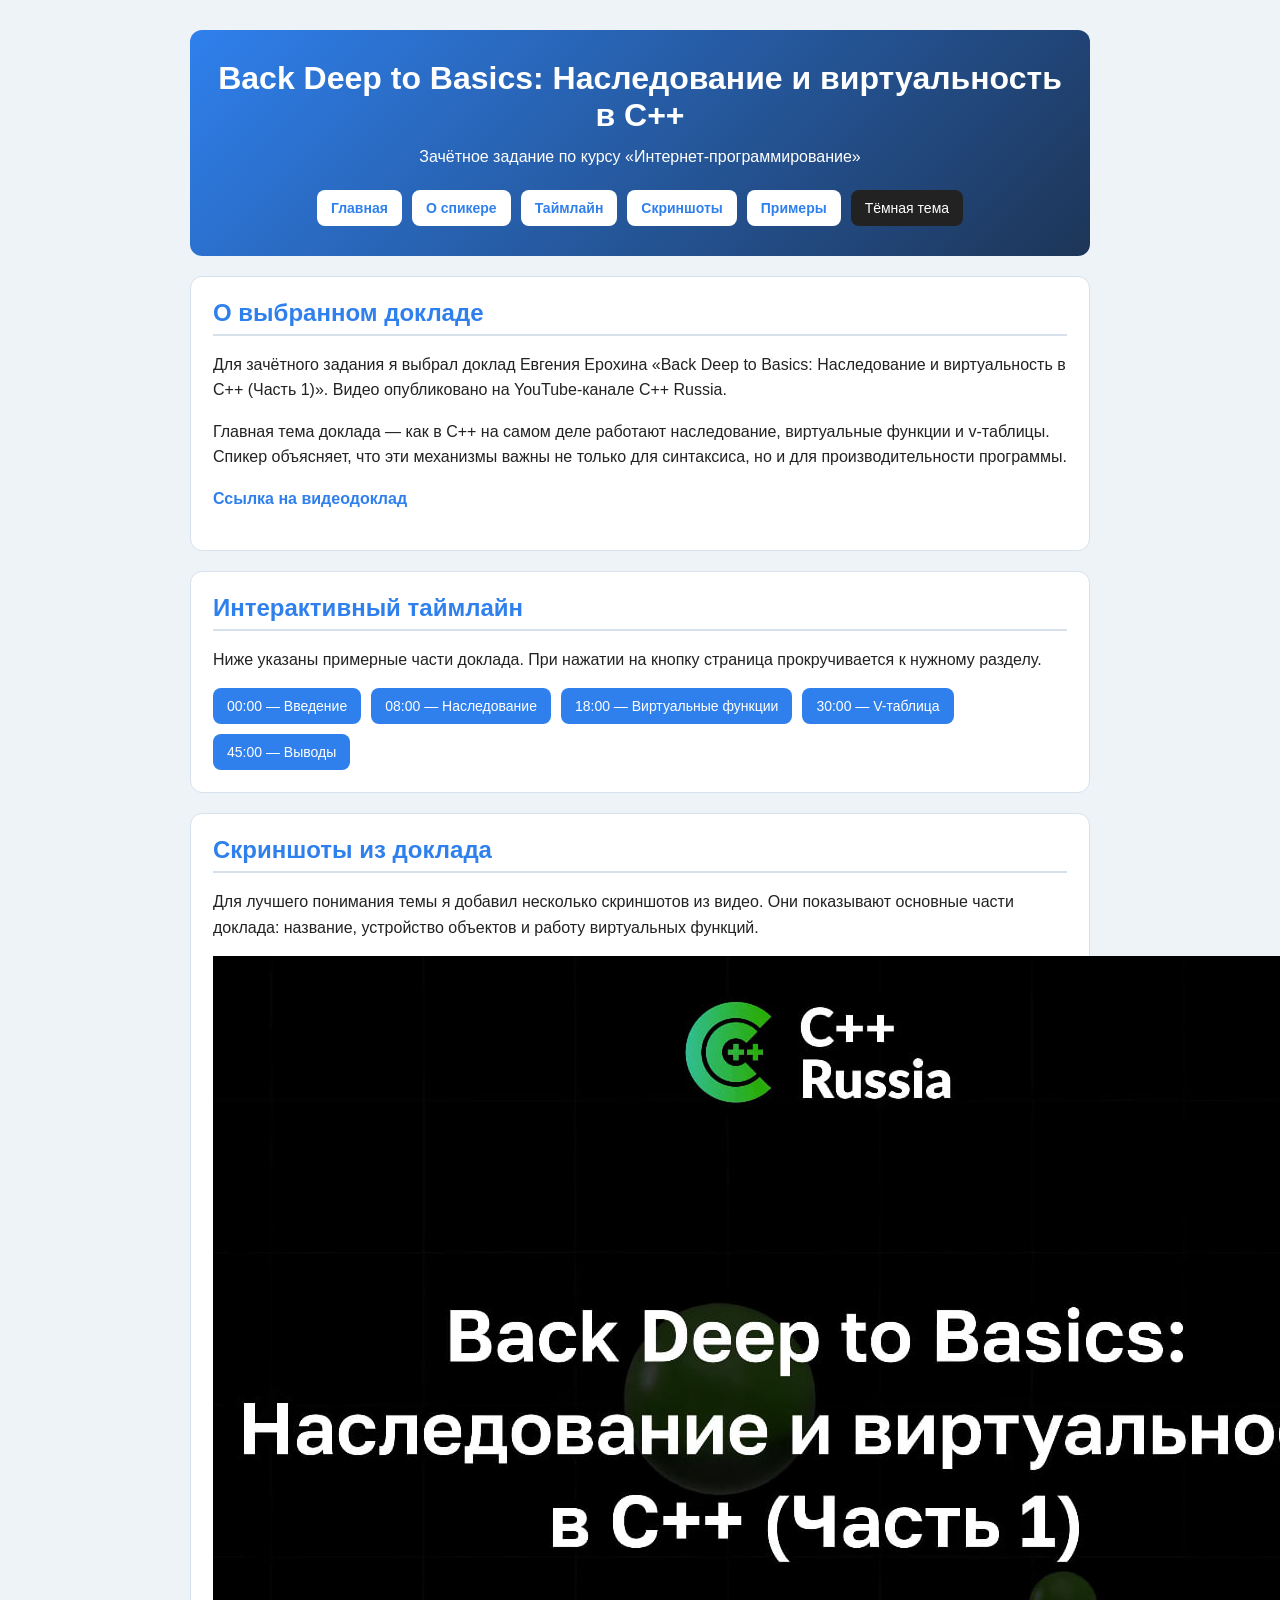
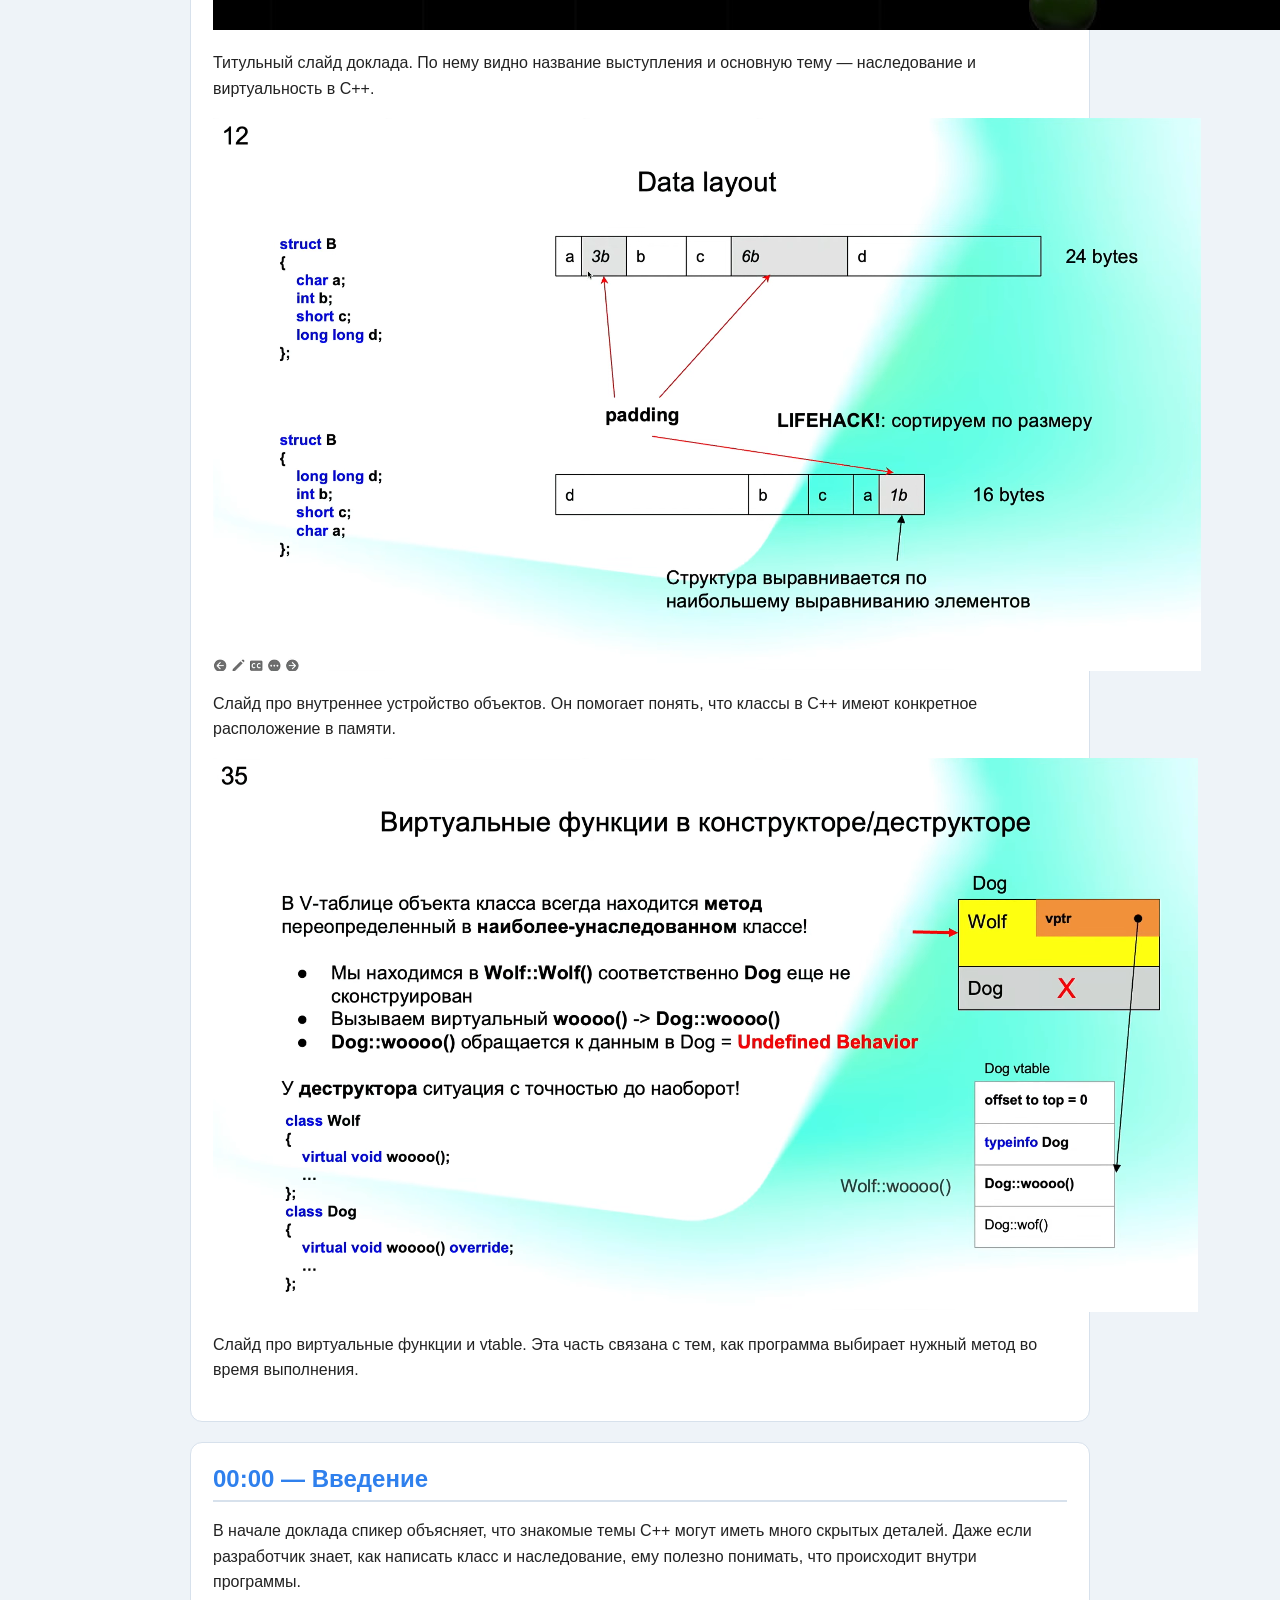
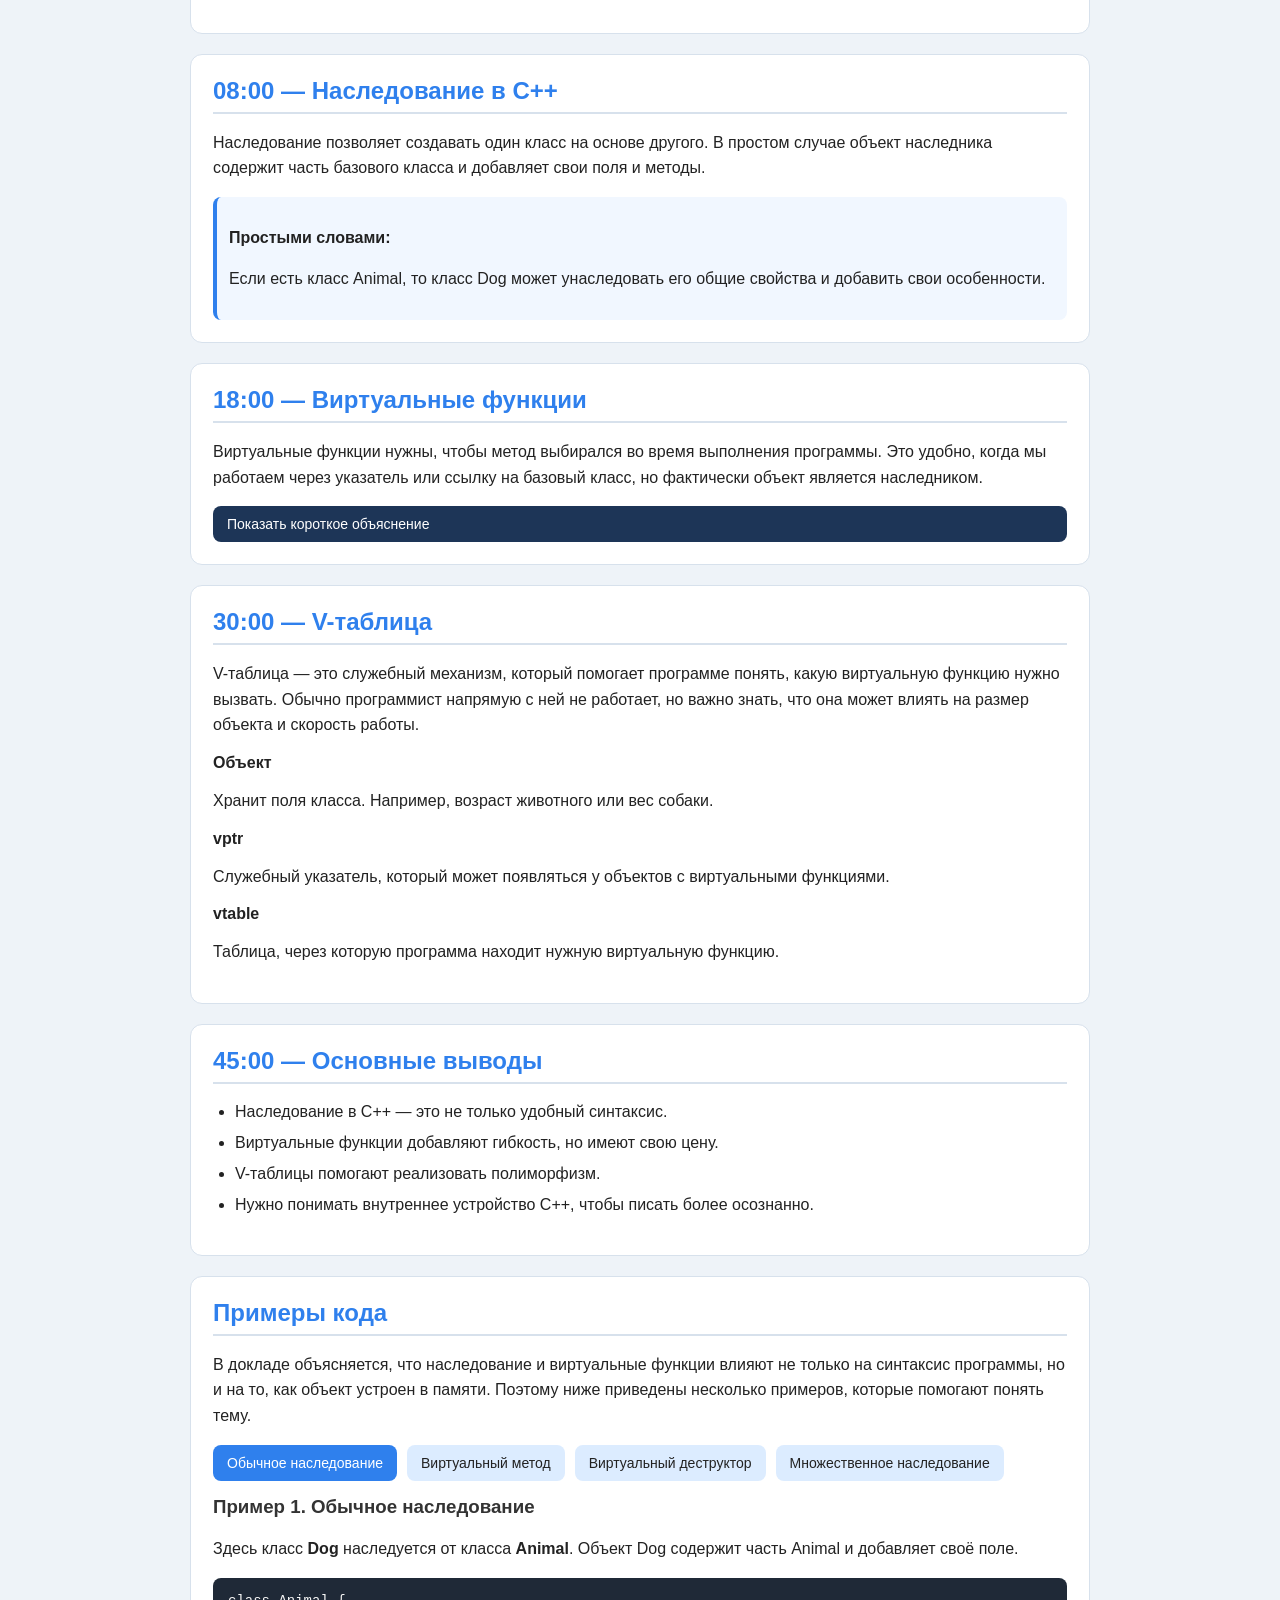
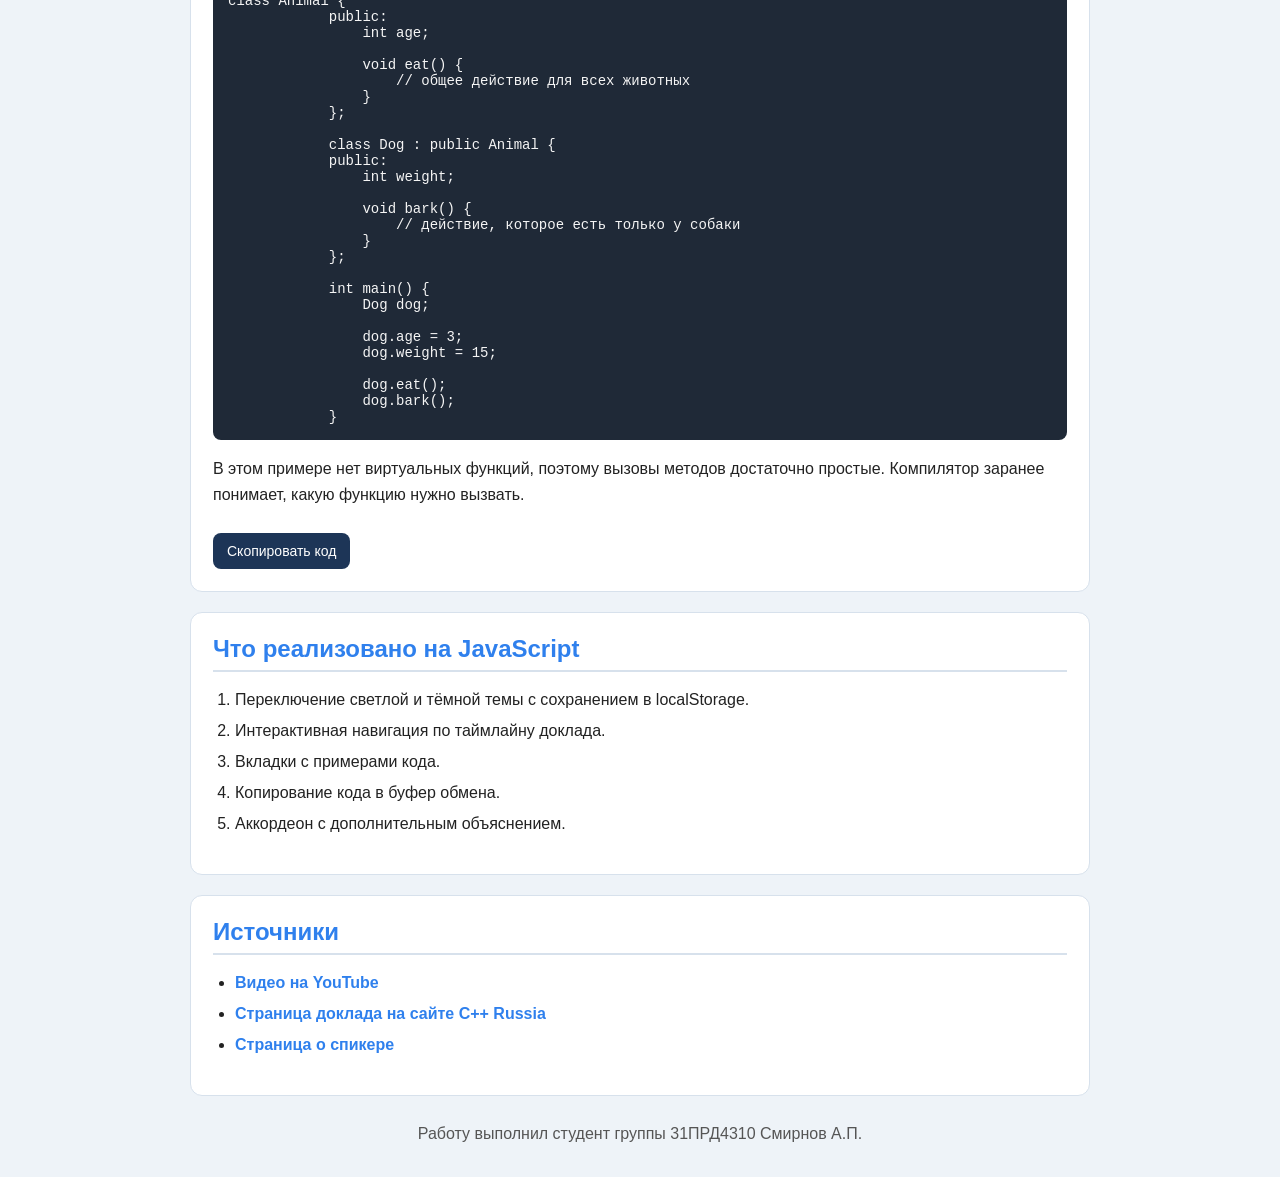
==== cpp-final.html @ 2c5b859c "Update image paths to use relative URLs" ====
<!DOCTYPE html>
<html lang="ru">
<head>
    <meta charset="UTF-8">
    <meta name="viewport" content="width=device-width, initial-scale=1.0">
    <title>Зачётное задание по докладу C++</title>
    <link rel="stylesheet" href="css/styles.css">
    <link rel="stylesheet" href="css/cpp-final.css">
</head>
<body class="cpp-page">

    <div class="container">
        <header class="cpp-header">
            <h1>Back Deep to Basics: Наследование и виртуальность в C++</h1>
            <p>Зачётное задание по курсу «Интернет-программирование»</p>

            <nav class="cpp-nav">
                <a href="index.html">Главная</a>
                <a href="cpp-speaker.html">О спикере</a>
                <a href="#timeline">Таймлайн</a>
                <a href="#screenshots">Скриншоты</a>
                <a href="#examples">Примеры</a>
                <button class="theme-button" id="themeButton">Тёмная тема</button>
            </nav>
        </header>

        <main>
            <section id="intro">
                <h2>О выбранном докладе</h2>
                <p>
                    Для зачётного задания я выбрал доклад Евгения Ерохина
                    «Back Deep to Basics: Наследование и виртуальность в C++ (Часть 1)».
                    Видео опубликовано на YouTube-канале C++ Russia.
                </p>

                <p>
                    Главная тема доклада — как в C++ на самом деле работают наследование,
                    виртуальные функции и v-таблицы. Спикер объясняет, что эти механизмы
                    важны не только для синтаксиса, но и для производительности программы.
                </p>

                <p>
                    <a href="https://youtu.be/VtC1uXyo7OU?si=2Rfj3gmJlf2Jom6d" target="_blank">
                        Ссылка на видеодоклад
                    </a>
                </p>
            </section>

            <section id="timeline">
                <h2>Интерактивный таймлайн</h2>
                <p>
                    Ниже указаны примерные части доклада. При нажатии на кнопку страница
                    прокручивается к нужному разделу.
                </p>

                <div class="timeline-buttons">
                    <button class="timeline-button" data-target="part-1">00:00 — Введение</button>
                    <button class="timeline-button" data-target="part-2">08:00 — Наследование</button>
                    <button class="timeline-button" data-target="part-3">18:00 — Виртуальные функции</button>
                    <button class="timeline-button" data-target="part-4">30:00 — V-таблица</button>
                    <button class="timeline-button" data-target="part-5">45:00 — Выводы</button>
                </div>
            </section>

            <section id="screenshots">
                <h2>Скриншоты из доклада</h2>
                <p>
                    Для лучшего понимания темы я добавил несколько скриншотов из видео.
                    Они показывают основные части доклада: название, устройство объектов
                    и работу виртуальных функций.
                </p>
            
                <div class="screenshot-grid">
                    <article class="screenshot-card">
                        <img src="./img/cpp-screen-1.jpg" alt="Титульный слайд доклада">
                        <p>
                            Титульный слайд доклада. По нему видно название выступления
                            и основную тему — наследование и виртуальность в C++.
                        </p>
                    </article>
            
                    <article class="screenshot-card">
                        <img src="./img/cpp-screen-2.jpg" alt="Слайд про расположение объектов в памяти">
                        <p>
                            Слайд про внутреннее устройство объектов. Он помогает понять,
                            что классы в C++ имеют конкретное расположение в памяти.
                        </p>
                    </article>
            
                    <article class="screenshot-card">
                        <img src="./img/cpp-screen-3.jpg" alt="Слайд про виртуальные функции и vtable">
                        <p>
                            Слайд про виртуальные функции и vtable. Эта часть связана
                            с тем, как программа выбирает нужный метод во время выполнения.
                        </p>
                    </article>
                </div>
            </section>
            
            <section id="part-1">
                <h2>00:00 — Введение</h2>
                <p>
                    В начале доклада спикер объясняет, что знакомые темы C++ могут иметь
                    много скрытых деталей. Даже если разработчик знает, как написать класс
                    и наследование, ему полезно понимать, что происходит внутри программы.
                </p>
            </section>

            <section id="part-2">
                <h2>08:00 — Наследование в C++</h2>
                <p>
                    Наследование позволяет создавать один класс на основе другого.
                    В простом случае объект наследника содержит часть базового класса
                    и добавляет свои поля и методы.
                </p>

                <div class="simple-box">
                    <p><strong>Простыми словами:</strong></p>
                    <p>
                        Если есть класс Animal, то класс Dog может унаследовать его общие свойства
                        и добавить свои особенности.
                    </p>
                </div>
            </section>

            <section id="part-3">
                <h2>18:00 — Виртуальные функции</h2>
                <p>
                    Виртуальные функции нужны, чтобы метод выбирался во время выполнения программы.
                    Это удобно, когда мы работаем через указатель или ссылку на базовый класс,
                    но фактически объект является наследником.
                </p>

                <button class="accordion-button">Показать короткое объяснение</button>
                <div class="accordion-content">
                    <p>
                        Без виртуальной функции может вызваться метод базового класса.
                        С виртуальной функцией C++ сможет выбрать правильный метод наследника.
                    </p>
                </div>
            </section>

            <section id="part-4">
                <h2>30:00 — V-таблица</h2>
                <p>
                    V-таблица — это служебный механизм, который помогает программе понять,
                    какую виртуальную функцию нужно вызвать. Обычно программист напрямую
                    с ней не работает, но важно знать, что она может влиять на размер объекта
                    и скорость работы.
                </p>
                <div class="memory-schema">
                    <div class="memory-item">
                        <strong>Объект</strong>
                        <p>
                            Хранит поля класса. Например, возраст животного или вес собаки.
                        </p>
                    </div>
                
                    <div class="memory-item">
                        <strong>vptr</strong>
                        <p>
                            Служебный указатель, который может появляться у объектов
                            с виртуальными функциями.
                        </p>
                    </div>
                
                    <div class="memory-item">
                        <strong>vtable</strong>
                        <p>
                            Таблица, через которую программа находит нужную виртуальную функцию.
                        </p>
                    </div>
                </div>  
            </section>

            <section id="part-5">
                <h2>45:00 — Основные выводы</h2>
                <ul>
                    <li>Наследование в C++ — это не только удобный синтаксис.</li>
                    <li>Виртуальные функции добавляют гибкость, но имеют свою цену.</li>
                    <li>V-таблицы помогают реализовать полиморфизм.</li>
                    <li>Нужно понимать внутреннее устройство C++, чтобы писать более осознанно.</li>
                </ul>
            </section>

            <section id="examples">
                <h2>Примеры кода</h2>
                <p>
                    В докладе объясняется, что наследование и виртуальные функции влияют
                    не только на синтаксис программы, но и на то, как объект устроен в памяти.
                    Поэтому ниже приведены несколько примеров, которые помогают понять тему.
                </p>
            
                <div class="tabs">
                    <button class="tab-button active" data-tab="tab-1">Обычное наследование</button>
                    <button class="tab-button" data-tab="tab-2">Виртуальный метод</button>
                    <button class="tab-button" data-tab="tab-3">Виртуальный деструктор</button>
                    <button class="tab-button" data-tab="tab-4">Множественное наследование</button>
                </div>
            
                <article class="tab-content active" id="tab-1">
                    <h3>Пример 1. Обычное наследование</h3>
            
                    <div class="code-note">
                        <p>
                            Здесь класс <strong>Dog</strong> наследуется от класса <strong>Animal</strong>.
                            Объект Dog содержит часть Animal и добавляет своё поле.
                        </p>
                    </div>
            
                    <pre><code>class Animal {
            public:
                int age;
            
                void eat() {
                    // общее действие для всех животных
                }
            };
            
            class Dog : public Animal {
            public:
                int weight;
            
                void bark() {
                    // действие, которое есть только у собаки
                }
            };
            
            int main() {
                Dog dog;
            
                dog.age = 3;
                dog.weight = 15;
            
                dog.eat();
                dog.bark();
            }</code></pre>
            
                    <p>
                        В этом примере нет виртуальных функций, поэтому вызовы методов достаточно простые.
                        Компилятор заранее понимает, какую функцию нужно вызвать.
                    </p>
            
                    <button class="copy-button">Скопировать код</button>
                </article>
            
                <article class="tab-content" id="tab-2">
                    <h3>Пример 2. Виртуальный метод</h3>
            
                    <div class="code-note">
                        <p>
                            Виртуальная функция нужна для полиморфизма. Это значит, что программа
                            может вызвать метод наследника через указатель на базовый класс.
                        </p>
                    </div>
            
                    <pre><code>#include &lt;iostream&gt;
            
            class Animal {
            public:
                virtual void sound() {
                    std::cout &lt;&lt; "Some animal sound" &lt;&lt; std::endl;
                }
            };
            
            class Dog : public Animal {
            public:
                void sound() override {
                    std::cout &lt;&lt; "Bark" &lt;&lt; std::endl;
                }
            };
            
            int main() {
                Dog dog;
                Animal* animal = &dog;
            
                animal-&gt;sound();
            }</code></pre>
            
                    <p>
                        Хотя переменная имеет тип <strong>Animal*</strong>, фактически она указывает
                        на объект <strong>Dog</strong>. Благодаря слову <strong>virtual</strong>
                        будет вызван метод <strong>Dog::sound</strong>.
                    </p>
            
                    <button class="copy-button">Скопировать код</button>
                </article>

                <article class="tab-content" id="tab-3">
                    <h3>Пример 3. Виртуальный деструктор</h3>
            
                    <div class="code-note">
                        <p>
                            Если объект наследника удаляется через указатель на базовый класс,
                            у базового класса должен быть виртуальный деструктор.
                        </p>
                </div>

                    <pre><code>#include &lt;iostream&gt;

            class Animal {
            public:
                virtual ~Animal() {
                    std::cout &lt;&lt; "Animal destroyed" &lt;&lt; std::endl;
                }
            };

            class Dog : public Animal {
            public:
                ~Dog() override {
                    std::cout &lt;&lt; "Dog destroyed" &lt;&lt; std::endl;
                }
            };

            int main() {
                Animal* animal = new Dog();

                delete animal;
            }</code></pre>

                    <p>
                        Если убрать <strong>virtual</strong> у деструктора базового класса,
                        при удалении объекта может возникнуть ошибка логики: деструктор наследника
                        может не вызваться корректно.
                    </p>

                    <button class="copy-button">Скопировать код</button>
                </article>

                <article class="tab-content" id="tab-4">
                    <h3>Пример 4. Множественное наследование</h3>

                    <div class="code-note">
                        <p>
                            Множественное наследование сложнее обычного, потому что объект может
                            содержать сразу несколько базовых частей.
                        </p>
                    </div>

                    <pre><code>class Printer {
            public:
                virtual void print() {
                    // печать документа
                }
            };

            class Scanner {
            public:
                virtual void scan() {
                    // сканирование документа
                }
            };

            class MFP : public Printer, public Scanner {
            public:
                void print() override {
                    // печать на МФУ
                }

                void scan() override {
                    // сканирование на МФУ
                }
            };</code></pre>

                    <p>
                        Такой код может быть удобным, но внутреннее устройство объекта становится сложнее.
                        Именно поэтому в докладе уделяется внимание тому, как классы располагаются в памяти.
                    </p>

                    <button class="copy-button">Скопировать код</button>
                </article>
            </section>

            <section>
                <h2>Что реализовано на JavaScript</h2>
                <ol>
                    <li>Переключение светлой и тёмной темы с сохранением в localStorage.</li>
                    <li>Интерактивная навигация по таймлайну доклада.</li>
                    <li>Вкладки с примерами кода.</li>
                    <li>Копирование кода в буфер обмена.</li>
                    <li>Аккордеон с дополнительным объяснением.</li>
                </ol>
            </section>

            <section>
                <h2>Источники</h2>
                <ul>
                    <li>
                        <a href="https://youtu.be/VtC1uXyo7OU?si=2Rfj3gmJlf2Jom6d" target="_blank">
                            Видео на YouTube
                        </a>
                    </li>
                    <li>
                        <a href="https://cppconf.ru/archive/2023/talks/f8bbe725bdd547389c57ebad08b95fe8/" target="_blank">
                            Страница доклада на сайте C++ Russia
                        </a>
                    </li>
                    <li>
                        <a href="cpp-speaker.html">
                            Страница о спикере
                        </a>
                    </li>
                </ul>
            </section>
        </main>

        <footer class="cpp-footer">
            <p>Работу выполнил студент группы 31ПРД4310 Смирнов А.П.</p>
        </footer>
    </div>

    <script src="js/cpp-final.js"></script>
</body>
</html>
---- css/styles.css ----
body {
    margin: 0;
    font-family: Arial, sans-serif;
    background-color: #eef3f8;
    color: #222;
}

.container {
    width: 90%;
    max-width: 900px;
    margin: 30px auto;
}

header {
    background-color: #2f80ed;
    color: white;
    text-align: center;
    padding: 30px 20px;
    border-radius: 12px;
    margin-bottom: 20px;
}

header h1 {
    margin-bottom: 10px;
}

header p {
    margin: 0;
}

section {
    background-color: white;
    padding: 22px;
    margin-bottom: 20px;
    border-radius: 12px;
    border: 1px solid #d7e1ec;
}

h1, h2, h3 {
    margin-top: 0;
}

h2 {
    color: #2f80ed;
    border-bottom: 2px solid #d7e1ec;
    padding-bottom: 7px;
    margin-bottom: 12px;
}

h3 {
    color: #333;
}

p {
    line-height: 1.6;
}

a {
    color: #2f80ed;
    text-decoration: none;
    font-weight: bold;
}

a:hover {
    text-decoration: underline;
}

.photo {
    width: 200px;
    max-width: 100%;
    display: block;
    margin: 15px auto;
    border-radius: 10px;
}

ul, ol {
    padding-left: 22px;
}

li {
    margin-bottom: 7px;
    line-height: 1.5;
}

@media (max-width: 600px) {
    .container {
        width: 94%;
        margin: 15px auto;
    }

    header {
        padding: 22px 12px;
    }

    section {
        padding: 16px;
    }

    .photo {
        width: 150px;
    }
}

.page-link {
    display: inline-block;
    margin-bottom: 15px;
}

.btn {
    background-color: #2f80ed;
    color: white;
    border: none;
    border-radius: 8px;
    padding: 10px 14px;
    cursor: pointer;
    font-family: Arial, sans-serif;
    font-size: 14px;
}

.btn:hover {
    background-color: #1d65c1;
}

.btn:disabled {
    background-color: #9abce8;
    cursor: not-allowed;
}

.btn-light {
    background-color: #eef3f8;
    color: #2f80ed;
    border: 1px solid #2f80ed;
}

.btn-light:hover {
    background-color: #d7e9ff;
}

.text-input {
    padding: 10px;
    border: 1px solid #b8c7d8;
    border-radius: 8px;
    font-size: 14px;
    min-width: 220px;
}

.controls {
    display: flex;
    gap: 10px;
    flex-wrap: wrap;
    justify-content: center;
    margin: 15px 0;
}

.result-box {
    background-color: #f1f7ff;
    border-left: 4px solid #2f80ed;
    border-radius: 8px;
    padding: 12px;
    margin-top: 15px;
}

.data-table {
    width: 100%;
    border-collapse: collapse;
    margin-top: 15px;
}

.data-table th,
.data-table td {
    border: 1px solid #d7e1ec;
    padding: 10px;
    text-align: center;
}

.data-table th {
    background-color: #eef3f8;
}

/* Аккордеон */

.accordion-button {
    width: 100%;
    background-color: #eef3f8;
    color: #222;
    border: 1px solid #d7e1ec;
    border-radius: 8px;
    padding: 12px;
    margin-top: 8px;
    cursor: pointer;
    text-align: left;
    font-size: 16px;
}

.accordion-button:hover {
    background-color: #d7e9ff;
}

.accordion-panel {
    display: none;
    padding: 12px;
    background-color: #f8fbff;
    border: 1px solid #d7e1ec;
    border-radius: 8px;
    margin-top: 5px;
}

.accordion-panel.is-open {
    display: block;
}

/* Виселица */

.hearts {
    font-size: 24px;
    color: red;
    margin: 10px 0;
}

.word {
    margin: 20px 0;
}

.word-letter {
    display: inline-block;
    min-width: 28px;
    margin: 5px;
    padding-bottom: 5px;
    border-bottom: 2px solid #2f80ed;
    font-size: 26px;
    font-weight: bold;
}

.letters {
    display: flex;
    flex-wrap: wrap;
    justify-content: center;
    gap: 8px;
    margin-top: 15px;
}

.letter-button {
    width: 38px;
    height: 38px;
    border: 1px solid #2f80ed;
    background-color: white;
    color: #2f80ed;
    border-radius: 8px;
    cursor: pointer;
    font-weight: bold;
}

.letter-button:hover {
    background-color: #eef3f8;
}

.letter-button:disabled {
    background-color: #d7e1ec;
    color: #777;
    cursor: not-allowed;
}

/* События */

.event-buttons {
    display: flex;
    gap: 10px;
    justify-content: center;
    flex-wrap: wrap;
}

.event-button {
    background-color: #eef3f8;
    color: #2f80ed;
    border: 1px solid #2f80ed;
    border-radius: 8px;
    padding: 12px 18px;
    cursor: pointer;
}

.event-button:hover {
    background-color: #d7e9ff;
}

.log-box {
    background-color: #1f2937;
    color: white;
    padding: 12px;
    border-radius: 8px;
    margin-top: 15px;
    text-align: left;
    white-space: pre-wrap;
    overflow-x: auto;
    font-family: Consolas, monospace;
}

.star-button {
    background: none;
    border: none;
    color: #b8c7d8;
    font-size: 34px;
    cursor: pointer;
}

.star-button.selected {
    color: orange;
}

.mouse-box {
    width: 100%;
    max-width: 400px;
    height: 220px;
    border: 2px dashed #2f80ed;
    border-radius: 12px;
    margin: 15px auto;
    background-color: #f8fbff;
    display: flex;
    align-items: center;
    justify-content: center;
}

.mouse-box.mouse-active {
    background-color: #d7e9ff;
}

/* Игра на реакцию */

.reaction-field {
    width: 100%;
    max-width: 500px;
    height: 350px;
    border: 2px solid #d7e1ec;
    border-radius: 12px;
    margin: 15px auto;
    position: relative;
    overflow: hidden;
    background-color: #f8fbff;
}

.reaction-target {
    width: 55px;
    height: 55px;
    border-radius: 50%;
    border: none;
    background-color: #eb5757;
    position: absolute;
    display: none;
    cursor: pointer;
}

.reaction-target:hover {
    background-color: #c0392b;
}

@media (max-width: 600px) {
    .controls {
        flex-direction: column;
    }

    .btn,
    .text-input {
        width: 100%;
        box-sizing: border-box;
    }

    .reaction-field {
        height: 300px;
    }
}


.page-link {
    display: inline-block;
    margin-bottom: 15px;
    font-weight: bold;
}

.btn {
    background-color: #2f80ed;
    color: white;
    border: none;
    border-radius: 8px;
    padding: 10px 14px;
    cursor: pointer;
    font-family: Arial, sans-serif;
    font-size: 14px;
}

.btn:hover {
    background-color: #1d65c1;
}

.btn:disabled {
    background-color: #9abce8;
    cursor: not-allowed;
}

.btn-light {
    background-color: #eef3f8;
    color: #2f80ed;
    border: 1px solid #2f80ed;
}

.btn-light:hover {
    background-color: #d7e9ff;
}

.text-input {
    padding: 10px;
    border: 1px solid #b8c7d8;
    border-radius: 8px;
    font-size: 14px;
    min-width: 220px;
}

.controls {
    display: flex;
    gap: 10px;
    flex-wrap: wrap;
    justify-content: center;
    margin: 15px 0;
}

.result-box {
    background-color: #f1f7ff;
    border-left: 4px solid #2f80ed;
    border-radius: 8px;
    padding: 12px;
    margin-top: 15px;
}

/* Аккордеон */

.accordion-button {
    width: 100%;
    display: block;
    background-color: #eef3f8;
    color: #222;
    border: 1px solid #d7e1ec;
    border-radius: 8px;
    padding: 12px;
    margin-top: 8px;
    cursor: pointer;
    text-align: left;
    font-size: 16px;
}

.accordion-button:hover {
    background-color: #d7e9ff;
}

.accordion-panel {
    max-height: 0;
    overflow: hidden;
    background-color: #f8fbff;
    border: 1px solid transparent;
    border-radius: 8px;
    margin-top: 5px;
    transition: max-height 0.3s ease, padding 0.3s ease, border-color 0.3s ease;
    padding: 0 12px;
}

.accordion-panel.is-open {
    max-height: 120px;
    padding: 12px;
    border-color: #d7e1ec;
}

/* Таблица */

.data-table {
    width: 100%;
    border-collapse: collapse;
    margin-top: 15px;
}

.data-table th,
.data-table td {
    border: 1px solid #d7e1ec;
    padding: 10px;
    text-align: center;
}

.data-table th {
    background-color: #eef3f8;
}

/* Виселица */

.hearts {
    font-size: 24px;
    color: red;
    margin: 10px 0;
}

.word {
    margin: 20px 0;
}

.word-letter {
    display: inline-block;
    min-width: 28px;
    margin: 5px;
    padding-bottom: 5px;
    border-bottom: 2px solid #2f80ed;
    font-size: 26px;
    font-weight: bold;
}

.letters {
    display: flex;
    flex-wrap: wrap;
    justify-content: center;
    gap: 8px;
    margin-top: 15px;
}

.letter-button {
    width: 38px;
    height: 38px;
    border: 1px solid #2f80ed;
    background-color: white;
    color: #2f80ed;
    border-radius: 8px;
    cursor: pointer;
    font-weight: bold;
}

.letter-button:hover {
    background-color: #eef3f8;
}

.letter-button:disabled {
    background-color: #d7e1ec;
    color: #777;
    cursor: not-allowed;
}

/* Просмотр событий */

.event-buttons {
    display: flex;
    gap: 10px;
    justify-content: center;
    flex-wrap: wrap;
}

.event-button {
    background-color: #eef3f8;
    color: #2f80ed;
    border: 1px solid #2f80ed;
    border-radius: 8px;
    padding: 12px 18px;
    cursor: pointer;
}

.event-button:hover {
    background-color: #d7e9ff;
}

.log-box {
    background-color: #1f2937;
    color: white;
    padding: 12px;
    border-radius: 8px;
    margin-top: 15px;
    text-align: left;
    white-space: pre-wrap;
    overflow-x: auto;
    font-family: Consolas, monospace;
}

.star-button {
    background: none;
    border: none;
    color: #b8c7d8;
    font-size: 34px;
    cursor: pointer;
}

.star-button.selected {
    color: orange;
}

/* Область мыши */

.mouse-box {
    width: 100%;
    max-width: 420px;
    height: 220px;
    border: 2px solid #2f80ed;
    border-radius: 12px;
    margin: 15px auto;
    background-color: #d7e9ff;
    color: #1d3557;
    display: flex;
    align-items: center;
    justify-content: center;
    font-weight: bold;
    transition: 0.3s;
}

.mouse-box.mouse-active {
    background-color: #9fd1ff;
    border-color: #1d65c1;
}

/* Игра на реакцию */

.reaction-field {
    width: 100%;
    max-width: 500px;
    height: 350px;
    border: 2px solid #2f80ed;
    border-radius: 12px;
    margin: 15px auto;
    position: relative;
    overflow: hidden;
    background-color: #d7e9ff;
}

.reaction-target {
    width: 55px;
    height: 55px;
    border: none;
    border-radius: 8px;
    background-color: #eb5757;
    position: absolute;
    display: none;
    cursor: pointer;
}

.reaction-target:hover {
    background-color: #c0392b;
}

@media (max-width: 600px) {
    .controls {
        flex-direction: column;
    }

    .btn,
    .text-input {
        width: 100%;
        box-sizing: border-box;
    }

    .reaction-field {
        height: 300px;
    }
}
---- css/cpp-final.css ----
:root {
    --main-blue: #2f80ed;
    --dark-blue: #1d3557;
    --light-bg: #eef3f8;
    --card-bg: #ffffff;
    --text-color: #222222;
    --border-color: #d7e1ec;
}

/* Общие стили страницы зачётной работы */

.cpp-page {
    background-color: var(--light-bg);
    color: var(--text-color);
}

.cpp-header {
    background: linear-gradient(135deg, var(--main-blue), var(--dark-blue));
}

/* Навигация */

.cpp-nav {
    display: flex;
    justify-content: center;
    flex-wrap: wrap;
    gap: 10px;
    margin-top: 20px;
}

.cpp-nav a,
.theme-button,
.timeline-button,
.tab-button,
.copy-button,
.accordion-button {
    border: none;
    border-radius: 8px;
    padding: 10px 14px;
    cursor: pointer;
    font-family: Arial, sans-serif;
    font-size: 14px;
    transition: background-color 0.25s ease, color 0.25s ease, opacity 0.25s ease, transform 0.25s ease;
}

.cpp-nav a {
    background-color: white;
    color: var(--main-blue);
}

.cpp-nav a:hover,
.theme-button:hover,
.timeline-button:hover,
.tab-button:hover,
.copy-button:hover,
.accordion-button:hover {
    opacity: 0.85;
    transform: translateY(-2px);
}

.theme-button {
    background-color: #222222;
    color: white;
}

/* Таймлайн */

.timeline-buttons {
    display: flex;
    flex-wrap: wrap;
    gap: 10px;
}

.timeline-button {
    background-color: var(--main-blue);
    color: white;
}

/* Простые информационные блоки */

.simple-box {
    background-color: #f1f7ff;
    border-left: 4px solid var(--main-blue);
    padding: 12px;
    border-radius: 8px;
}

section {
    transition: background-color 0.25s ease, color 0.25s ease, border-color 0.25s ease;
}

/* Табы */

.tabs {
    display: flex;
    flex-wrap: wrap;
    gap: 10px;
    margin-bottom: 15px;
}

.tab-button {
    background-color: #dcecff;
    color: #222222;
}

.tab-button.active {
    background-color: var(--main-blue);
    color: white;
}

.tab-content {
    display: none;
}

.tab-content.active {
    display: block;
}

/* Примеры кода */

pre {
    background-color: #1f2937;
    color: #f5f5f5;
    padding: 15px;
    border-radius: 8px;
    overflow-x: auto;
}

code {
    font-family: Consolas, monospace;
    font-size: 14px;
}

.copy-button,
.accordion-button {
    background-color: var(--dark-blue);
    color: white;
    margin-top: 10px;
}

/* Аккордеон */

.accordion-content {
    display: none;
    background-color: #f1f7ff;
    border-radius: 8px;
    padding: 12px;
    margin-top: 10px;
}

.accordion-content.open {
    display: block;
}

/* Подвал */

.cpp-footer {
    text-align: center;
    margin: 25px 0;
    color: #555555;
}

/* Тёмная тема */

.dark-theme {
    --light-bg: #151922;
    --card-bg: #222836;
    --text-color: #f1f1f1;
    --border-color: #3a4254;
}

.dark-theme section {
    background-color: var(--card-bg);
    border-color: var(--border-color);
}

.dark-theme h2 {
    color: #8ec5ff;
}

.dark-theme .simple-box,
.dark-theme .accordion-content {
    background-color: #2c3445;
}

.dark-theme a {
    color: #8ec5ff;
}

.dark-theme .cpp-nav a {
    background-color: #2c3445;
    color: #8ec5ff;
}

.dark-theme .tab-button {
    background-color: #2c3445;
    color: #f1f1f1;
}

.dark-theme .tab-button.active {
    background-color: var(--main-blue);
    color: white;
}

/* Адаптивность */

@media (max-width: 600px) {
    .cpp-nav {
        flex-direction: column;
    }

    .cpp-nav a,
    .theme-button,
    .timeline-button,
    .tab-button,
    .copy-button,
    .accordion-button {
        width: 100%;
        box-sizing: border-box;
        text-align: center;
    }

    .timeline-buttons {
        flex-direction: column;
    }

    .tabs {
        flex-direction: column;
    }


.screenshot-grid {
    display: grid;
    grid-template-columns: 1fr;
    gap: 18px;
}

.screenshot-card {
    background-color: #f8fbff;
    border: 1px solid var(--border-color);
    border-radius: 10px;
    padding: 12px;
}

.screenshot-card img {
    width: 100%;
    display: block;
    border-radius: 8px;
    border: 1px solid var(--border-color);
}

.screenshot-card p {
    margin-bottom: 0;
    font-size: 14px;
}

.code-note {
    background-color: #f1f7ff;
    border-left: 4px solid var(--main-blue);
    padding: 12px;
    border-radius: 8px;
    margin: 12px 0;
}

.memory-schema {
    display: grid;
    grid-template-columns: 1fr;
    gap: 10px;
    margin-top: 15px;
}

.memory-item {
    background-color: #eef3f8;
    border: 1px solid var(--border-color);
    border-radius: 8px;
    padding: 12px;
}

.memory-item strong {
    color: var(--main-blue);
}

.dark-theme .screenshot-card,
.dark-theme .code-note,
.dark-theme .memory-item {
    background-color: #2c3445;
}

@media (min-width: 700px) {
    .screenshot-grid {
        grid-template-columns: repeat(3, 1fr);
    }

    .memory-schema {
        grid-template-columns: repeat(3, 1fr);
    }
}
}
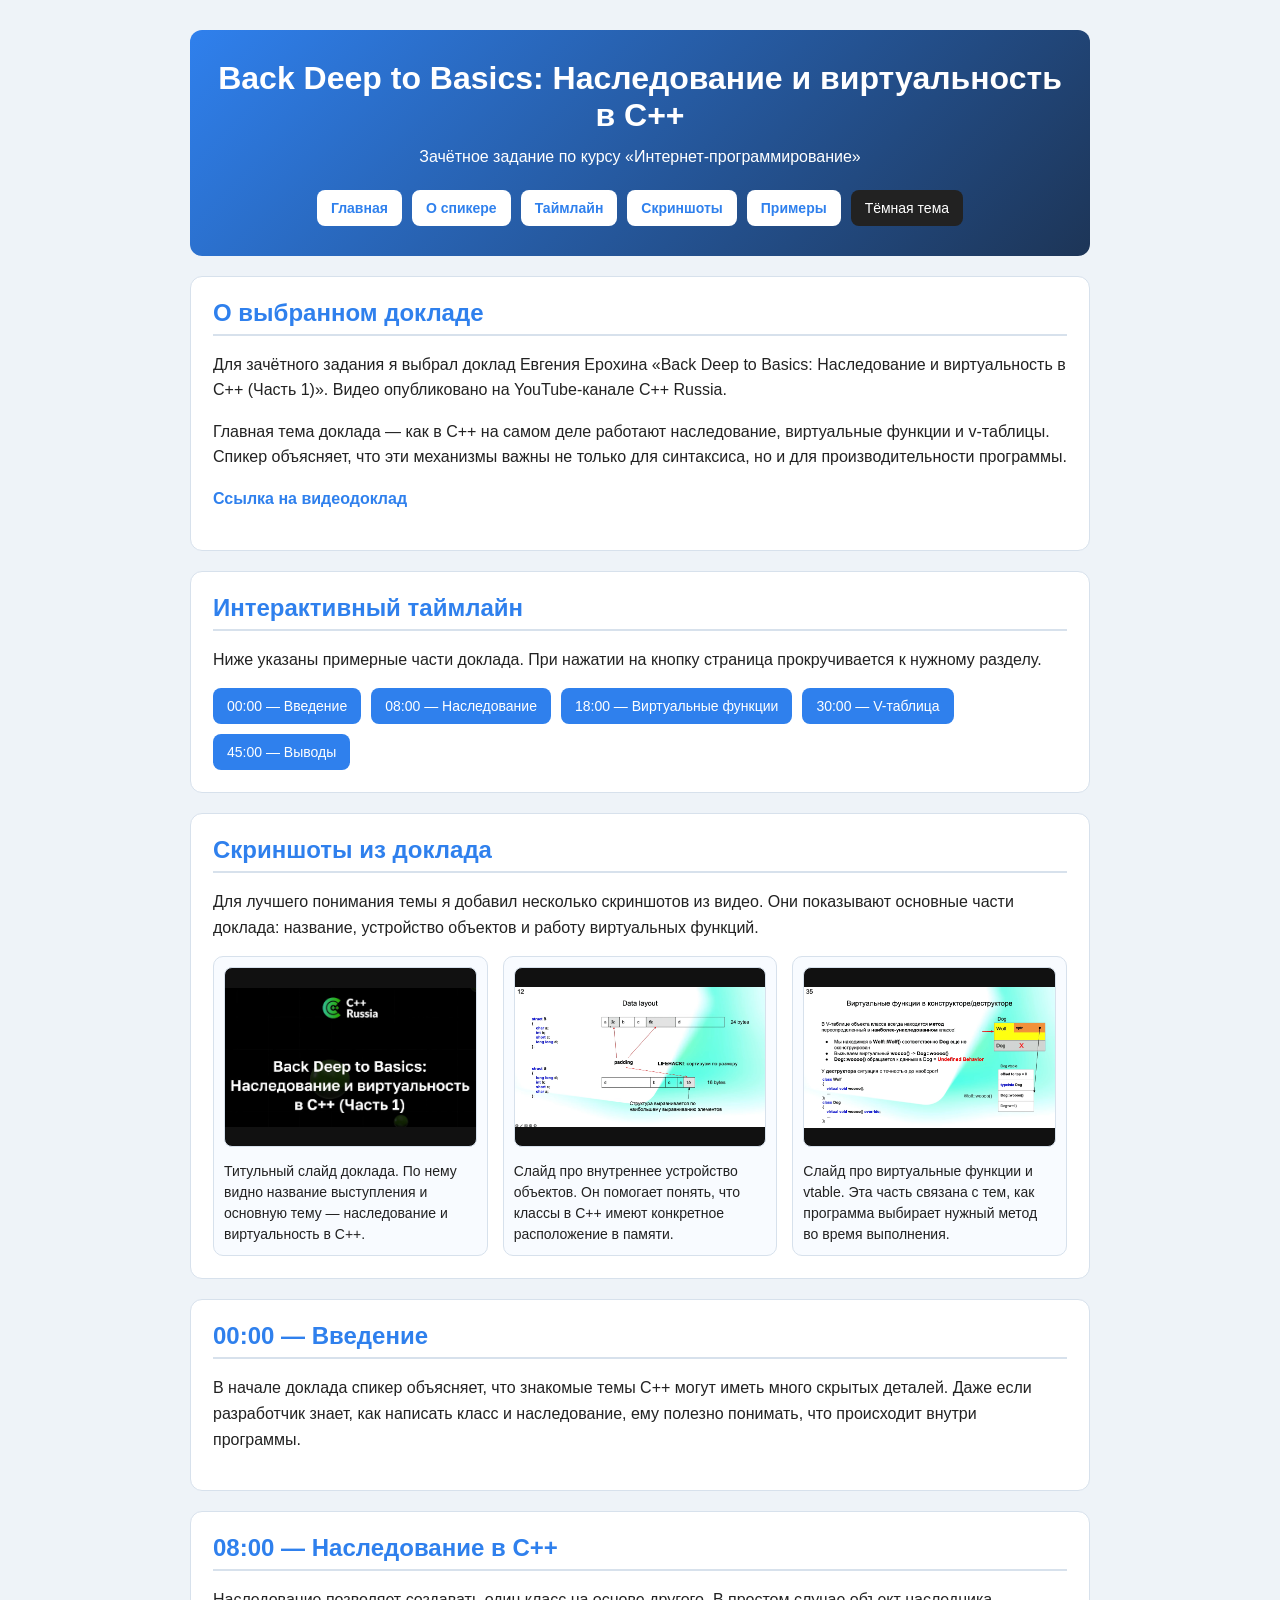
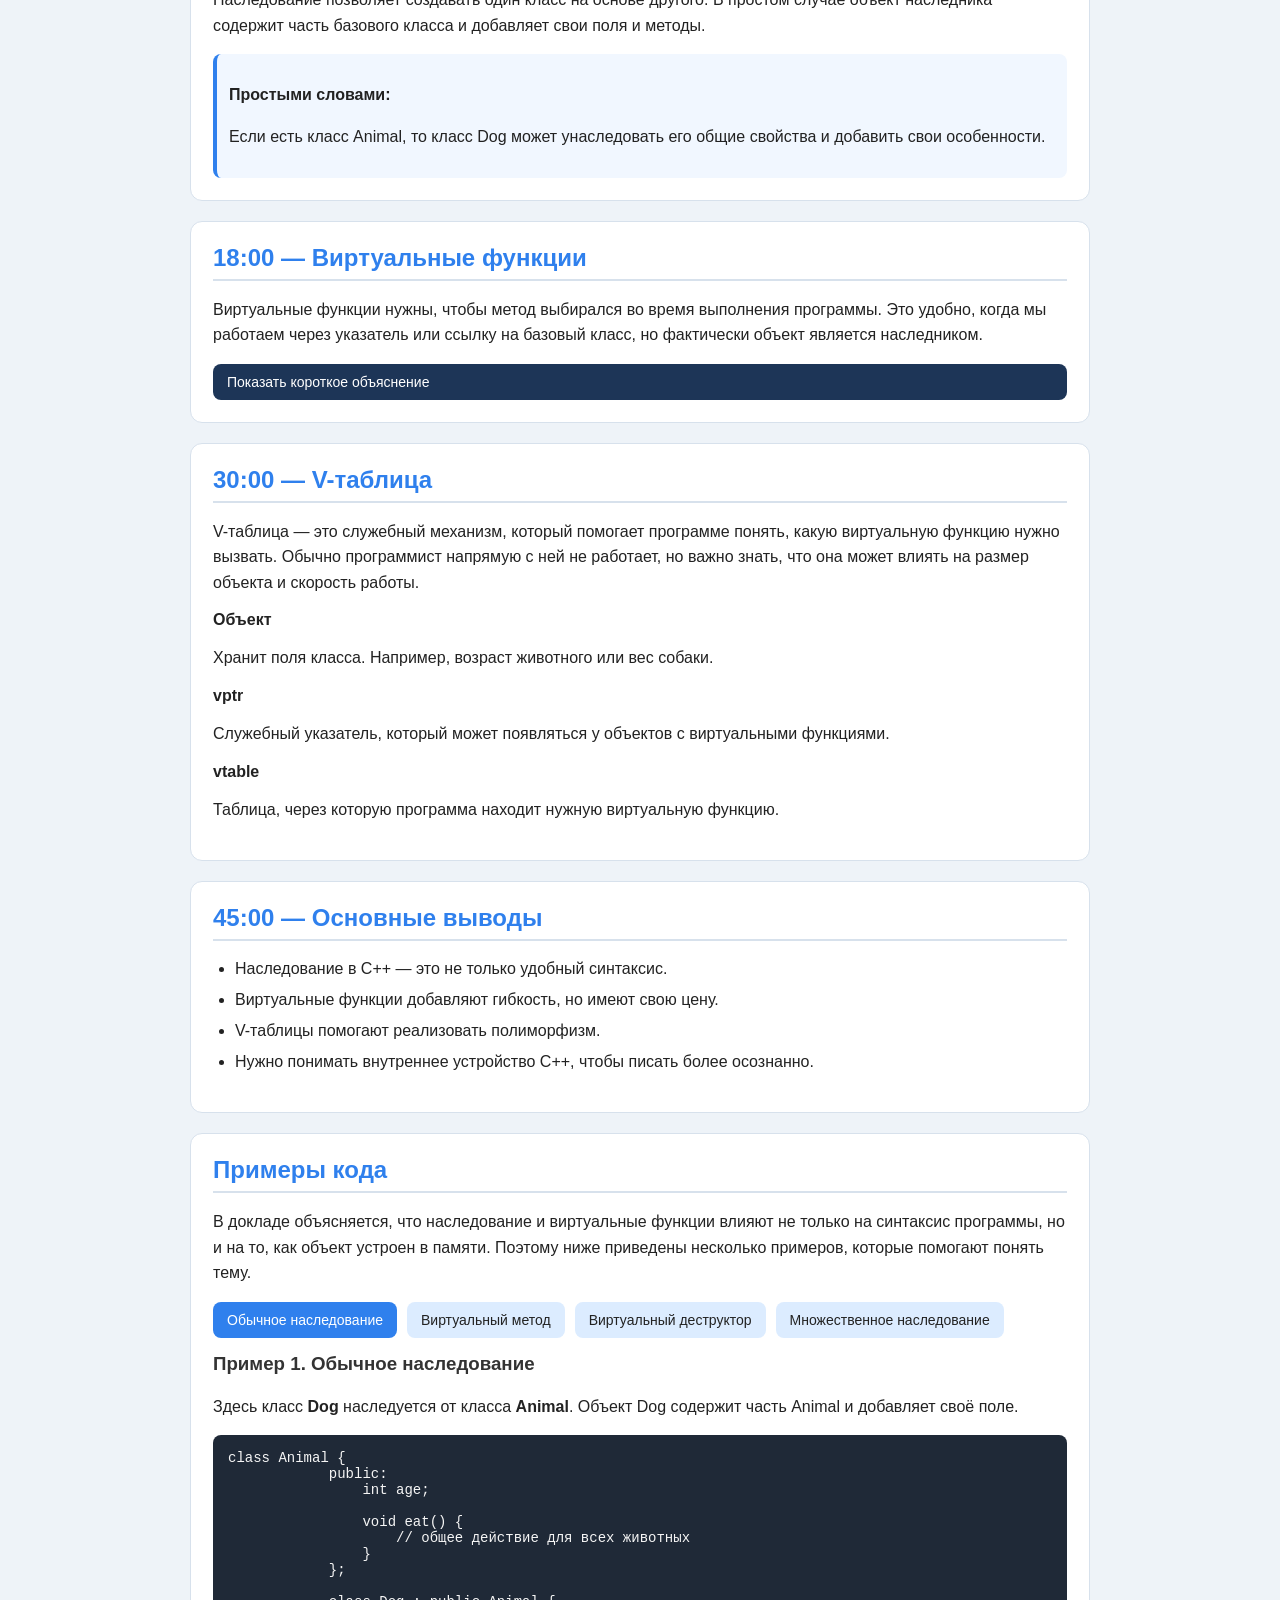
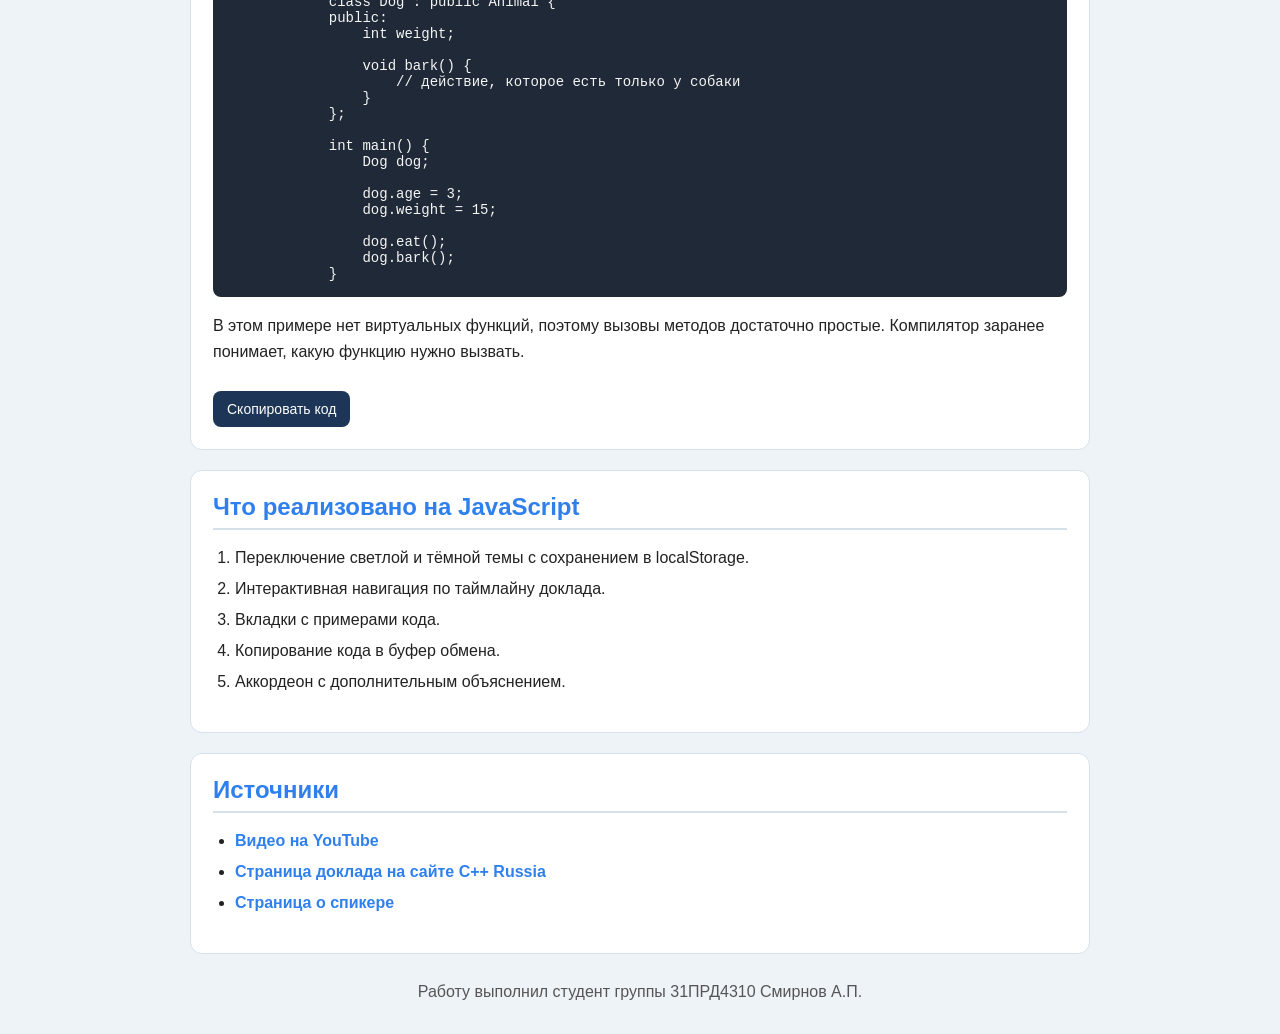
==== commit 9bd8a10e: "Update cpp-final.html" ====
--- a/cpp-final.html
+++ b/cpp-final.html
@@ -6,6 +6,52 @@
     <title>Зачётное задание по докладу C++</title>
     <link rel="stylesheet" href="css/styles.css">
     <link rel="stylesheet" href="css/cpp-final.css">
+
+    <style>
+        #screenshots img {
+            display: block;
+            width: 100%;
+            max-width: 100%;
+            height: 180px;
+            object-fit: contain;
+            background-color: #111;
+            border: 1px solid #d7e1ec;
+            border-radius: 8px;
+            box-sizing: border-box;
+        }
+
+        #screenshots .screenshot-grid {
+            display: grid;
+            grid-template-columns: repeat(3, 1fr);
+            gap: 15px;
+            margin-top: 15px;
+        }
+
+        #screenshots .screenshot-card {
+            background-color: #f8fbff;
+            border: 1px solid #d7e1ec;
+            border-radius: 10px;
+            padding: 10px;
+            box-sizing: border-box;
+            overflow: hidden;
+        }
+
+        #screenshots .screenshot-card p {
+            font-size: 14px;
+            line-height: 1.5;
+            margin-bottom: 0;
+        }
+
+        @media (max-width: 700px) {
+            #screenshots .screenshot-grid {
+                grid-template-columns: 1fr;
+            }
+
+            #screenshots img {
+                height: 220px;
+            }
+        }
+    </style>
 </head>
 <body class="cpp-page">
 
--- a/css/styles.css
+++ b/css/styles.css
@@ -649,3 +649,57 @@
         height: 300px;
     }
 }
+
+
+
+/* Скриншоты для зачётной работы по C++ */
+
+.cpp-screens-list {
+    display: grid;
+    grid-template-columns: 1fr;
+    gap: 18px;
+    margin-top: 18px;
+}
+
+.cpp-screen-card {
+    background-color: #f8fbff;
+    border: 1px solid #d7e1ec;
+    border-radius: 10px;
+    padding: 12px;
+    overflow: hidden;
+}
+
+.cpp-screen-img {
+    display: block !important;
+    width: 100% !important;
+    max-width: 100% !important;
+    height: auto !important;
+    max-height: 260px;
+    object-fit: contain;
+    background-color: #111;
+    border-radius: 8px;
+    border: 1px solid #d7e1ec;
+}
+
+.cpp-screen-card p {
+    margin: 10px 0 0;
+    font-size: 14px;
+    line-height: 1.5;
+}
+
+@media (min-width: 700px) {
+    .cpp-screens-list {
+        grid-template-columns: repeat(3, 1fr);
+    }
+
+    .cpp-screen-img {
+        height: 170px !important;
+        max-height: 170px;
+    }
+}
+
+@media (max-width: 600px) {
+    .cpp-screen-img {
+        max-height: 220px;
+    }
+}
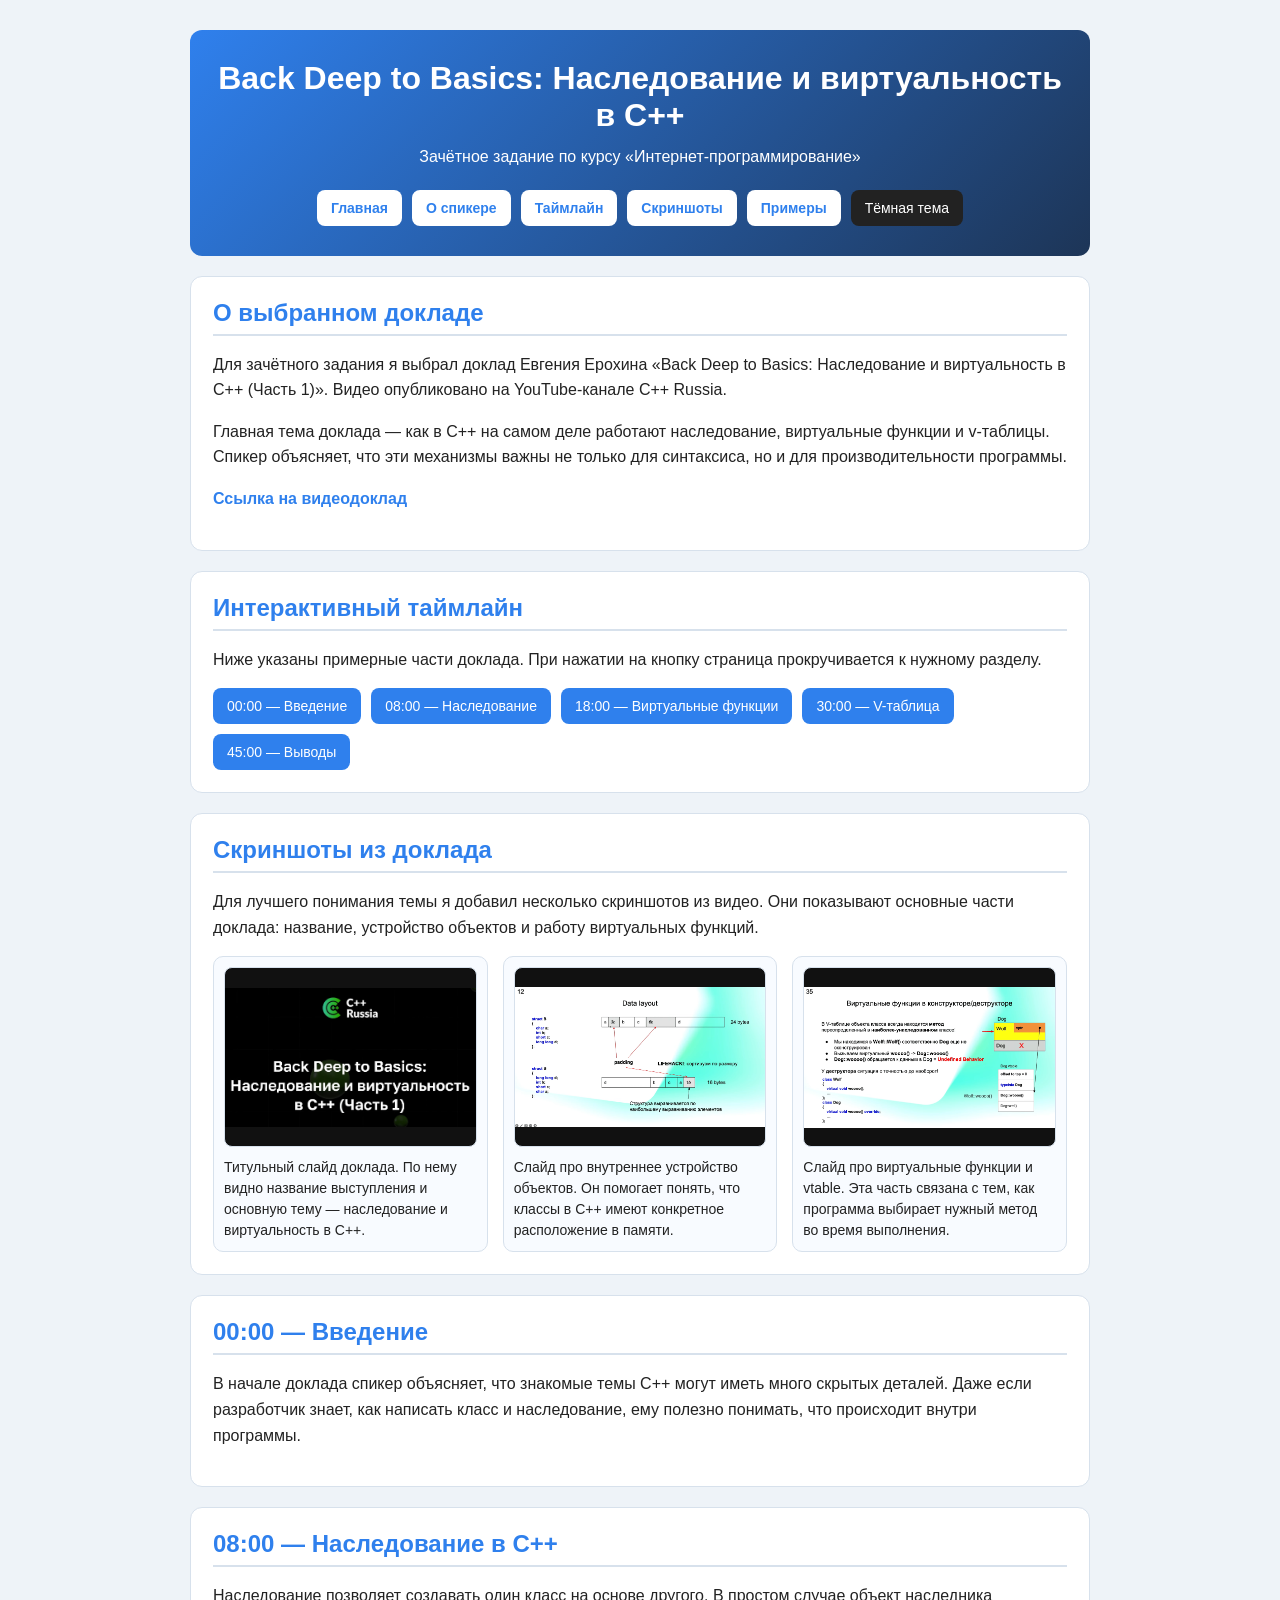
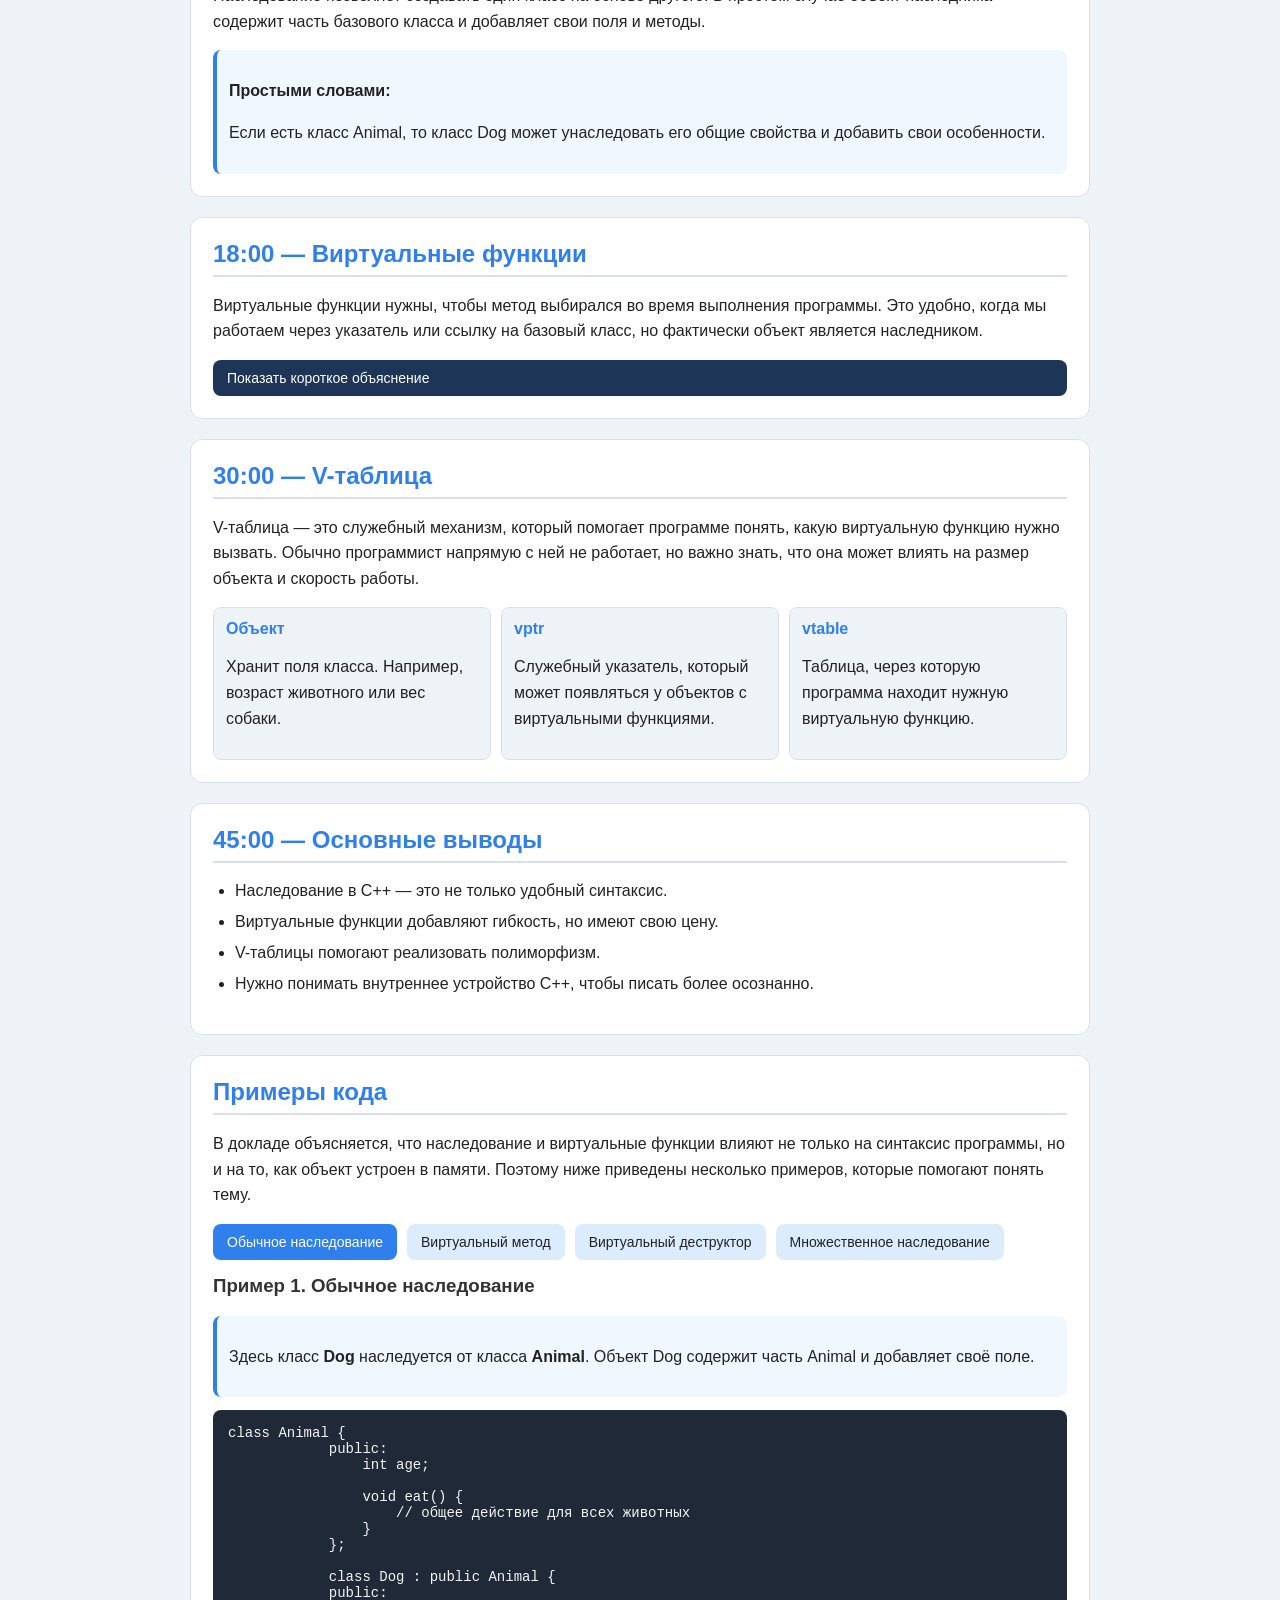
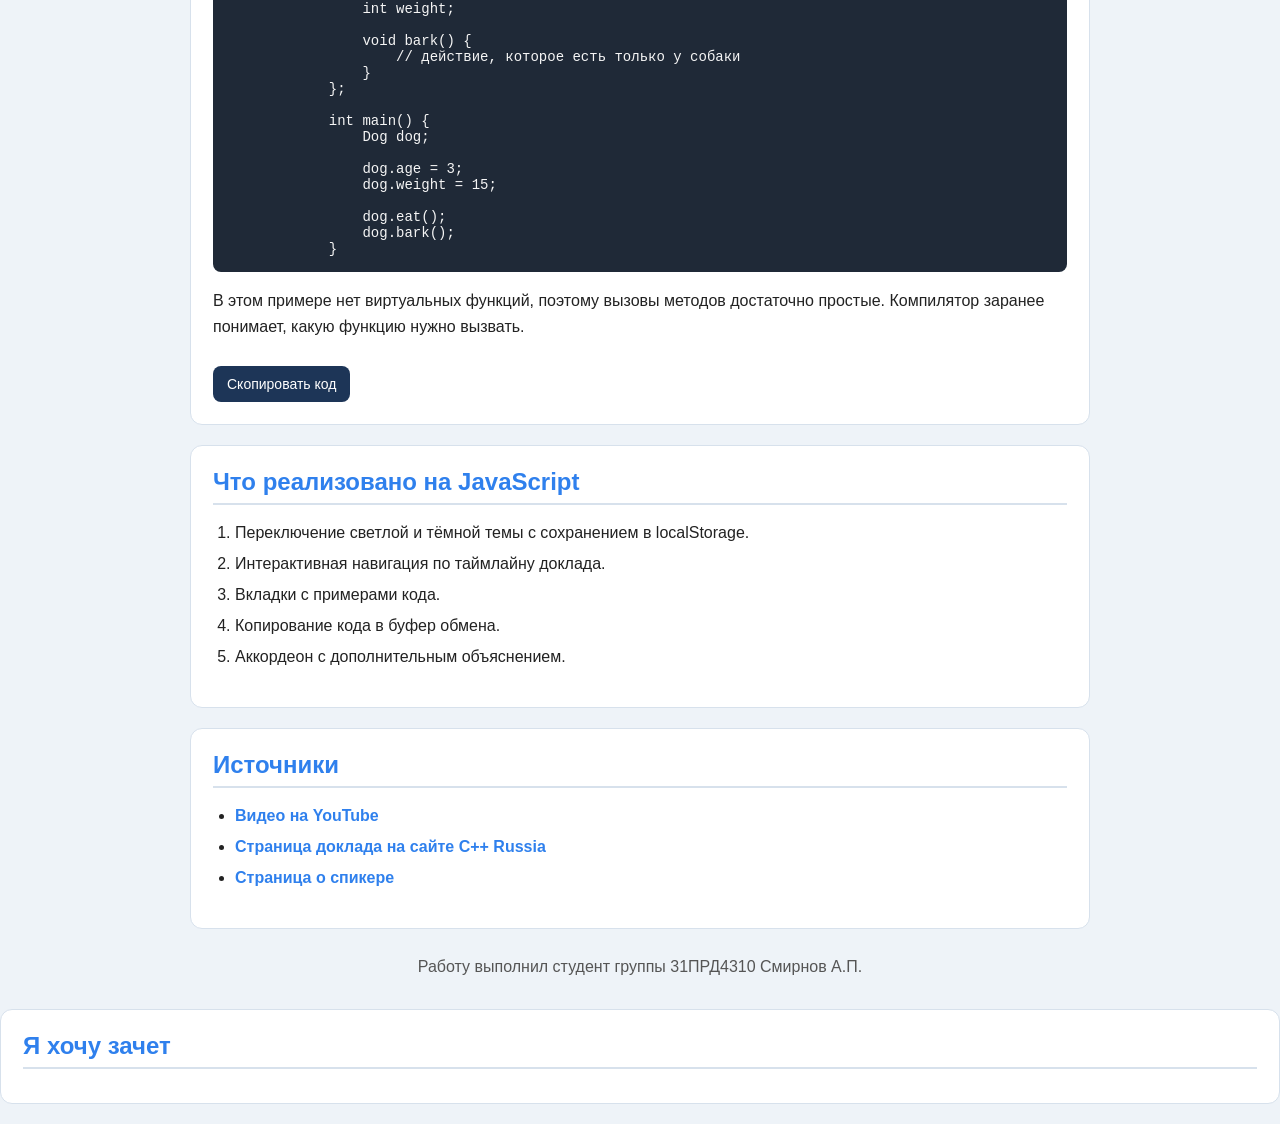
==== commit 34379f6e: "Update cpp-final.html" ====
--- a/cpp-final.html
+++ b/cpp-final.html
@@ -6,52 +6,6 @@
     <title>Зачётное задание по докладу C++</title>
     <link rel="stylesheet" href="css/styles.css">
     <link rel="stylesheet" href="css/cpp-final.css">
-
-    <style>
-        #screenshots img {
-            display: block;
-            width: 100%;
-            max-width: 100%;
-            height: 180px;
-            object-fit: contain;
-            background-color: #111;
-            border: 1px solid #d7e1ec;
-            border-radius: 8px;
-            box-sizing: border-box;
-        }
-
-        #screenshots .screenshot-grid {
-            display: grid;
-            grid-template-columns: repeat(3, 1fr);
-            gap: 15px;
-            margin-top: 15px;
-        }
-
-        #screenshots .screenshot-card {
-            background-color: #f8fbff;
-            border: 1px solid #d7e1ec;
-            border-radius: 10px;
-            padding: 10px;
-            box-sizing: border-box;
-            overflow: hidden;
-        }
-
-        #screenshots .screenshot-card p {
-            font-size: 14px;
-            line-height: 1.5;
-            margin-bottom: 0;
-        }
-
-        @media (max-width: 700px) {
-            #screenshots .screenshot-grid {
-                grid-template-columns: 1fr;
-            }
-
-            #screenshots img {
-                height: 220px;
-            }
-        }
-    </style>
 </head>
 <body class="cpp-page">
 
@@ -455,6 +409,13 @@
         </footer>
     </div>
 
+    <div>
+        <section>
+            <h2>Я хочу зачет</h2>
+        </section>
+    </div>
+
+
     <script src="js/cpp-final.js"></script>
 </body>
 </html>
--- a/css/cpp-final.css
+++ b/css/cpp-final.css
@@ -16,6 +16,10 @@
 
 .cpp-header {
     background: linear-gradient(135deg, var(--main-blue), var(--dark-blue));
+}
+
+section {
+    transition: background-color 0.25s ease, color 0.25s ease, border-color 0.25s ease;
 }
 
 /* Навигация */
@@ -78,15 +82,72 @@
 
 /* Простые информационные блоки */
 
-.simple-box {
+.simple-box,
+.code-note {
     background-color: #f1f7ff;
     border-left: 4px solid var(--main-blue);
     padding: 12px;
     border-radius: 8px;
 }
 
-section {
-    transition: background-color 0.25s ease, color 0.25s ease, border-color 0.25s ease;
+.code-note {
+    margin: 12px 0;
+}
+
+/* Скриншоты из доклада */
+
+#screenshots .screenshot-grid {
+    display: grid;
+    grid-template-columns: repeat(3, 1fr);
+    gap: 15px;
+    margin-top: 15px;
+}
+
+#screenshots .screenshot-card {
+    background-color: #f8fbff;
+    border: 1px solid #d7e1ec;
+    border-radius: 10px;
+    padding: 10px;
+    box-sizing: border-box;
+    overflow: hidden;
+}
+
+#screenshots img {
+    display: block;
+    width: 100%;
+    max-width: 100%;
+    height: 180px;
+    object-fit: contain;
+    background-color: #111111;
+    border: 1px solid #d7e1ec;
+    border-radius: 8px;
+    box-sizing: border-box;
+}
+
+#screenshots .screenshot-card p {
+    font-size: 14px;
+    line-height: 1.5;
+    margin: 10px 0 0;
+}
+
+/* Схема памяти */
+
+.memory-schema {
+    display: grid;
+    grid-template-columns: repeat(3, 1fr);
+    gap: 10px;
+    margin-top: 15px;
+}
+
+.memory-item {
+    background-color: #eef3f8;
+    border: 1px solid var(--border-color);
+    border-radius: 8px;
+    padding: 12px;
+}
+
+.memory-item strong {
+    color: var(--main-blue);
 }
 
 /* Табы */
@@ -178,11 +239,6 @@
     color: #8ec5ff;
 }
 
-.dark-theme .simple-box,
-.dark-theme .accordion-content {
-    background-color: #2c3445;
-}
-
 .dark-theme a {
     color: #8ec5ff;
 }
@@ -192,6 +248,14 @@
     color: #8ec5ff;
 }
 
+.dark-theme .simple-box,
+.dark-theme .code-note,
+.dark-theme .accordion-content,
+.dark-theme .memory-item,
+.dark-theme #screenshots .screenshot-card {
+    background-color: #2c3445;
+}
+
 .dark-theme .tab-button {
     background-color: #2c3445;
     color: #f1f1f1;
@@ -203,6 +267,20 @@
 }
 
 /* Адаптивность */
+
+@media (max-width: 700px) {
+    #screenshots .screenshot-grid {
+        grid-template-columns: 1fr;
+    }
+
+    #screenshots img {
+        height: 220px;
+    }
+
+    .memory-schema {
+        grid-template-columns: 1fr;
+    }
+}
 
 @media (max-width: 600px) {
     .cpp-nav {
@@ -227,72 +305,4 @@
     .tabs {
         flex-direction: column;
     }
-
-
-.screenshot-grid {
-    display: grid;
-    grid-template-columns: 1fr;
-    gap: 18px;
-}
-
-.screenshot-card {
-    background-color: #f8fbff;
-    border: 1px solid var(--border-color);
-    border-radius: 10px;
-    padding: 12px;
-}
-
-.screenshot-card img {
-    width: 100%;
-    display: block;
-    border-radius: 8px;
-    border: 1px solid var(--border-color);
-}
-
-.screenshot-card p {
-    margin-bottom: 0;
-    font-size: 14px;
-}
-
-.code-note {
-    background-color: #f1f7ff;
-    border-left: 4px solid var(--main-blue);
-    padding: 12px;
-    border-radius: 8px;
-    margin: 12px 0;
-}
-
-.memory-schema {
-    display: grid;
-    grid-template-columns: 1fr;
-    gap: 10px;
-    margin-top: 15px;
-}
-
-.memory-item {
-    background-color: #eef3f8;
-    border: 1px solid var(--border-color);
-    border-radius: 8px;
-    padding: 12px;
-}
-
-.memory-item strong {
-    color: var(--main-blue);
-}
-
-.dark-theme .screenshot-card,
-.dark-theme .code-note,
-.dark-theme .memory-item {
-    background-color: #2c3445;
-}
-
-@media (min-width: 700px) {
-    .screenshot-grid {
-        grid-template-columns: repeat(3, 1fr);
-    }
-
-    .memory-schema {
-        grid-template-columns: repeat(3, 1fr);
-    }
-}
-}
+}
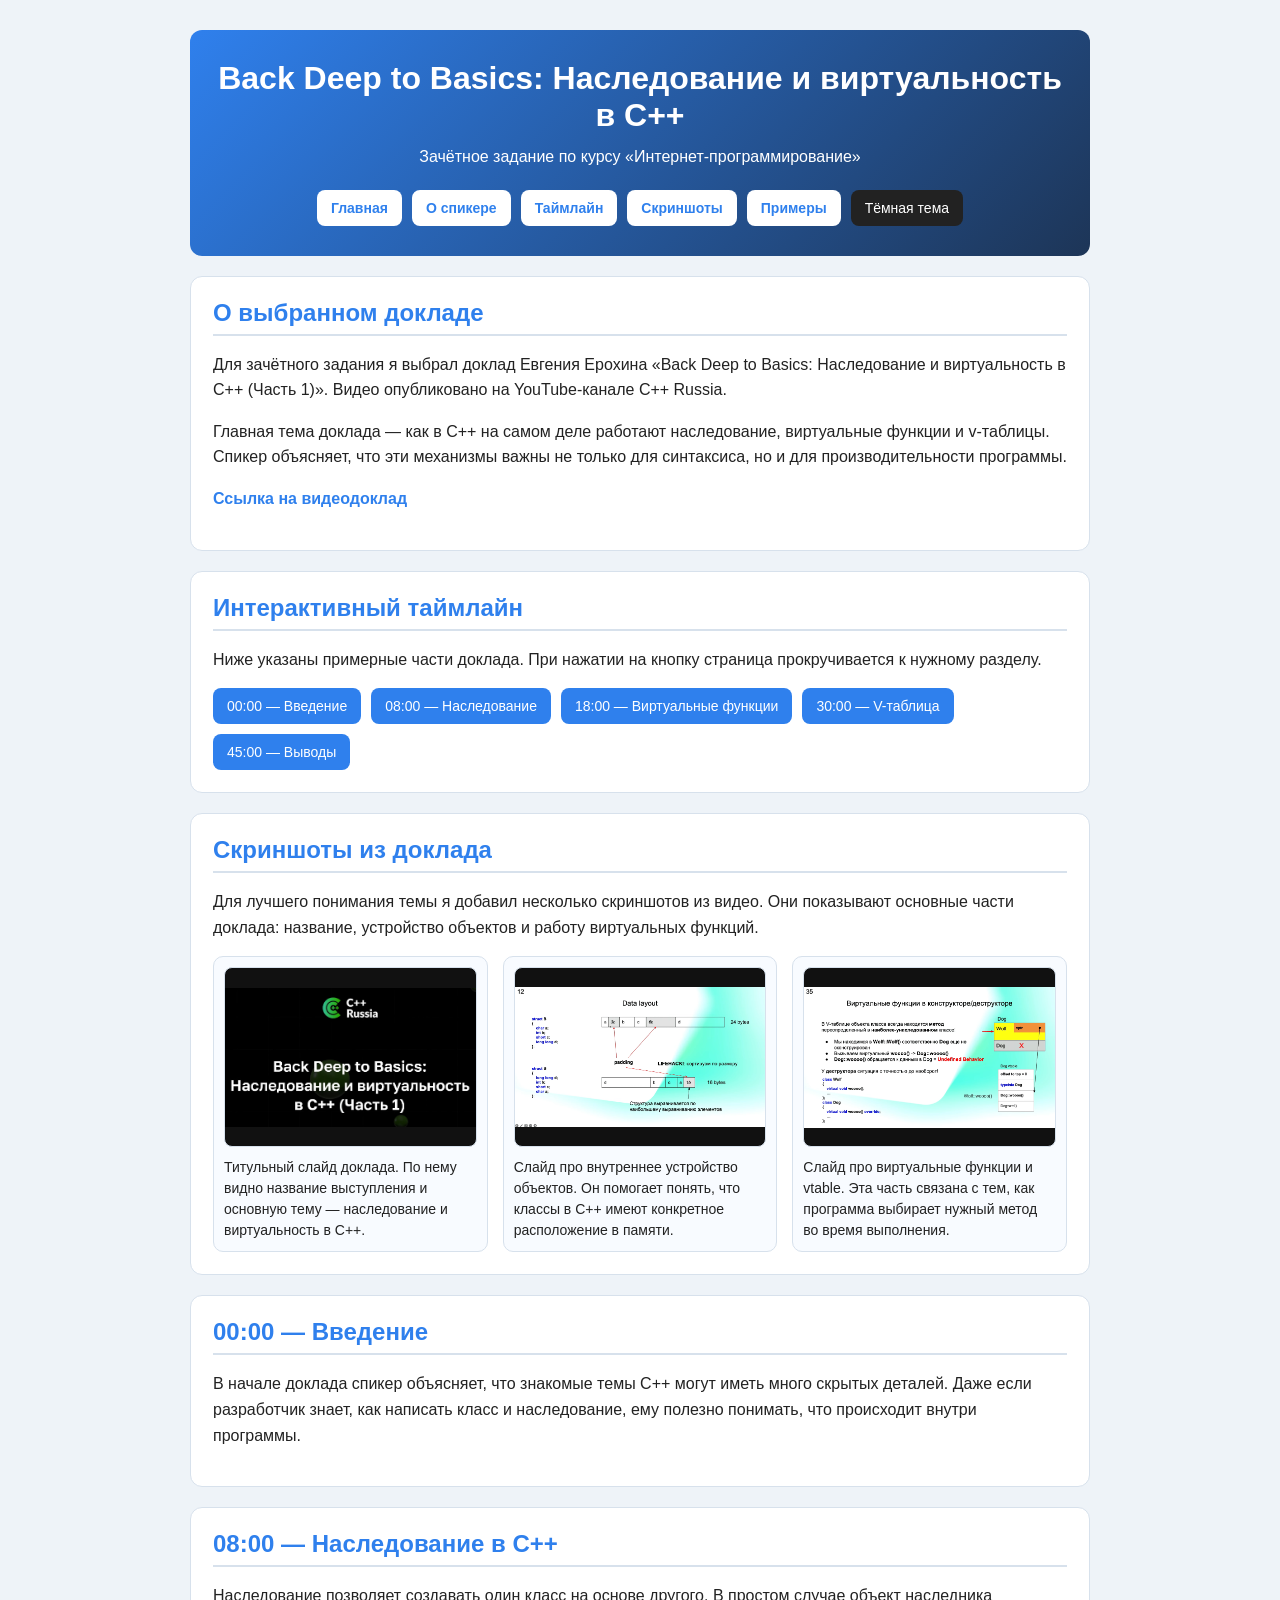
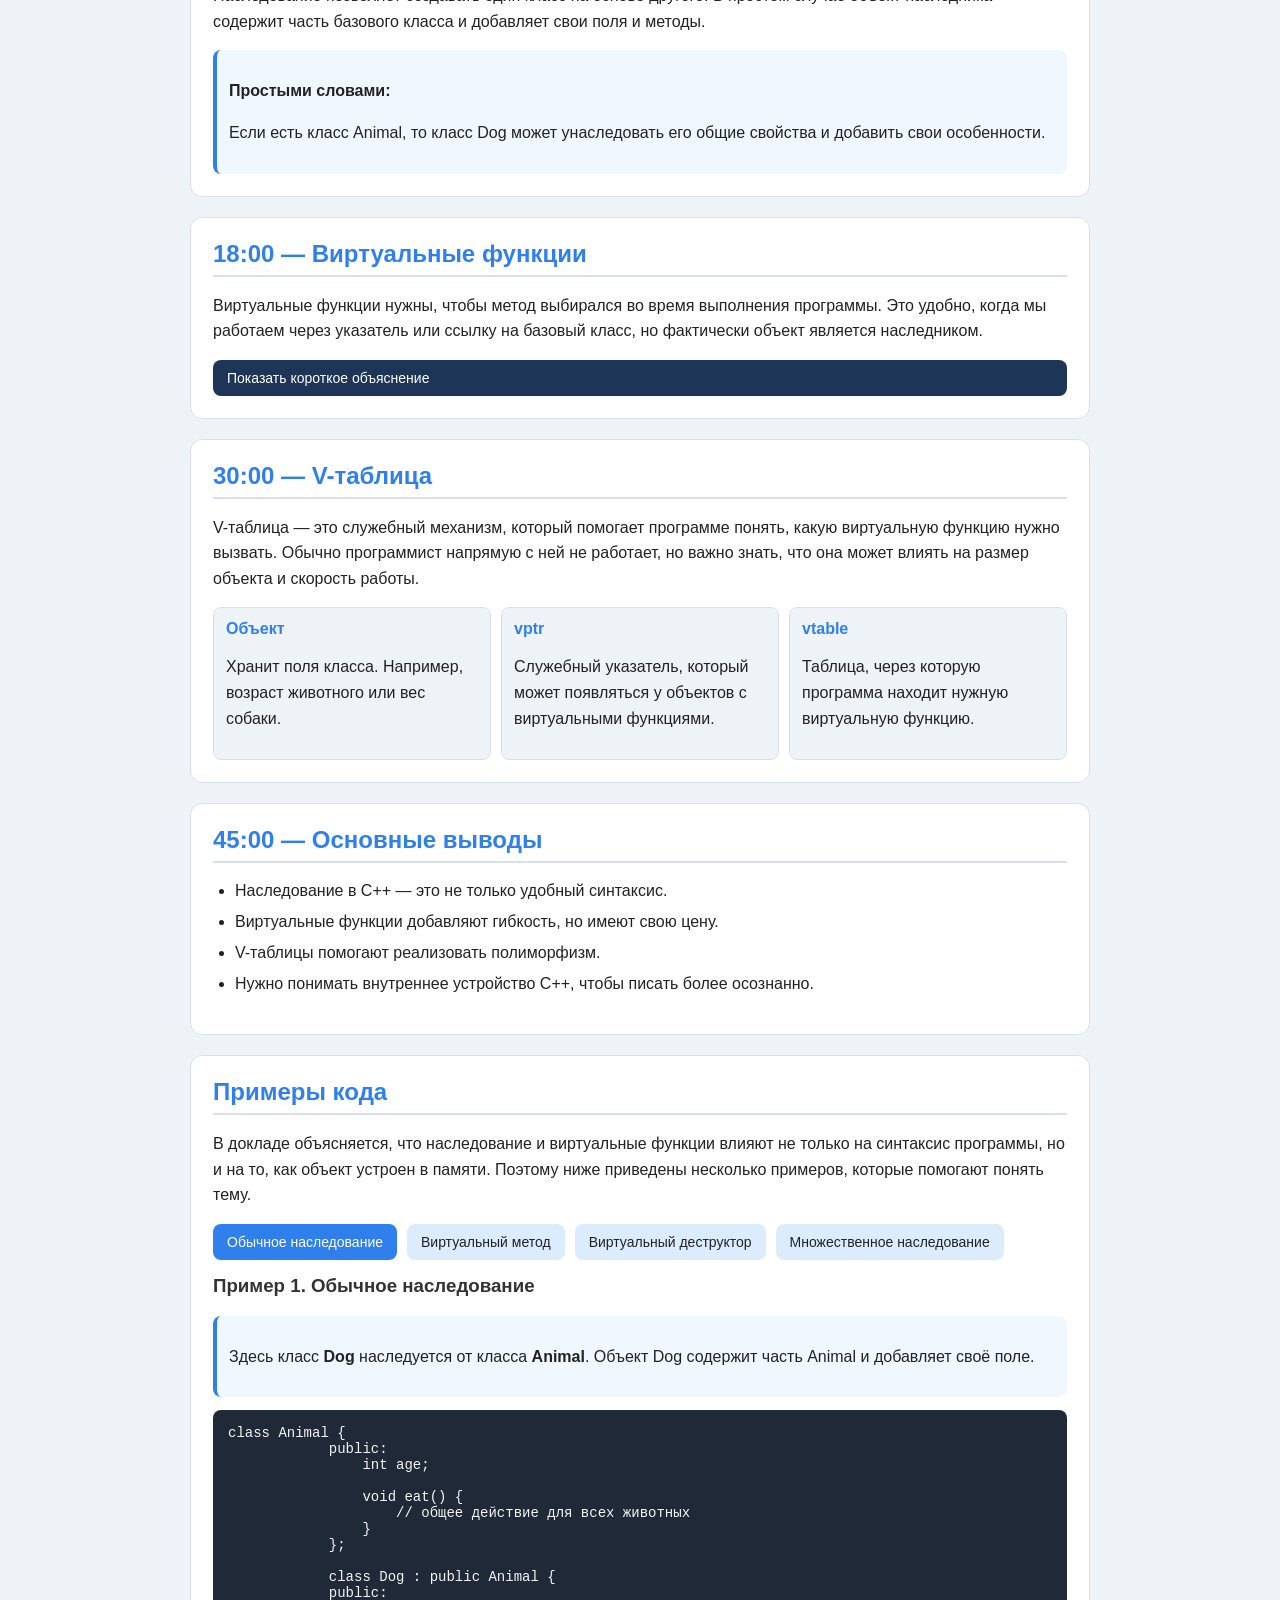
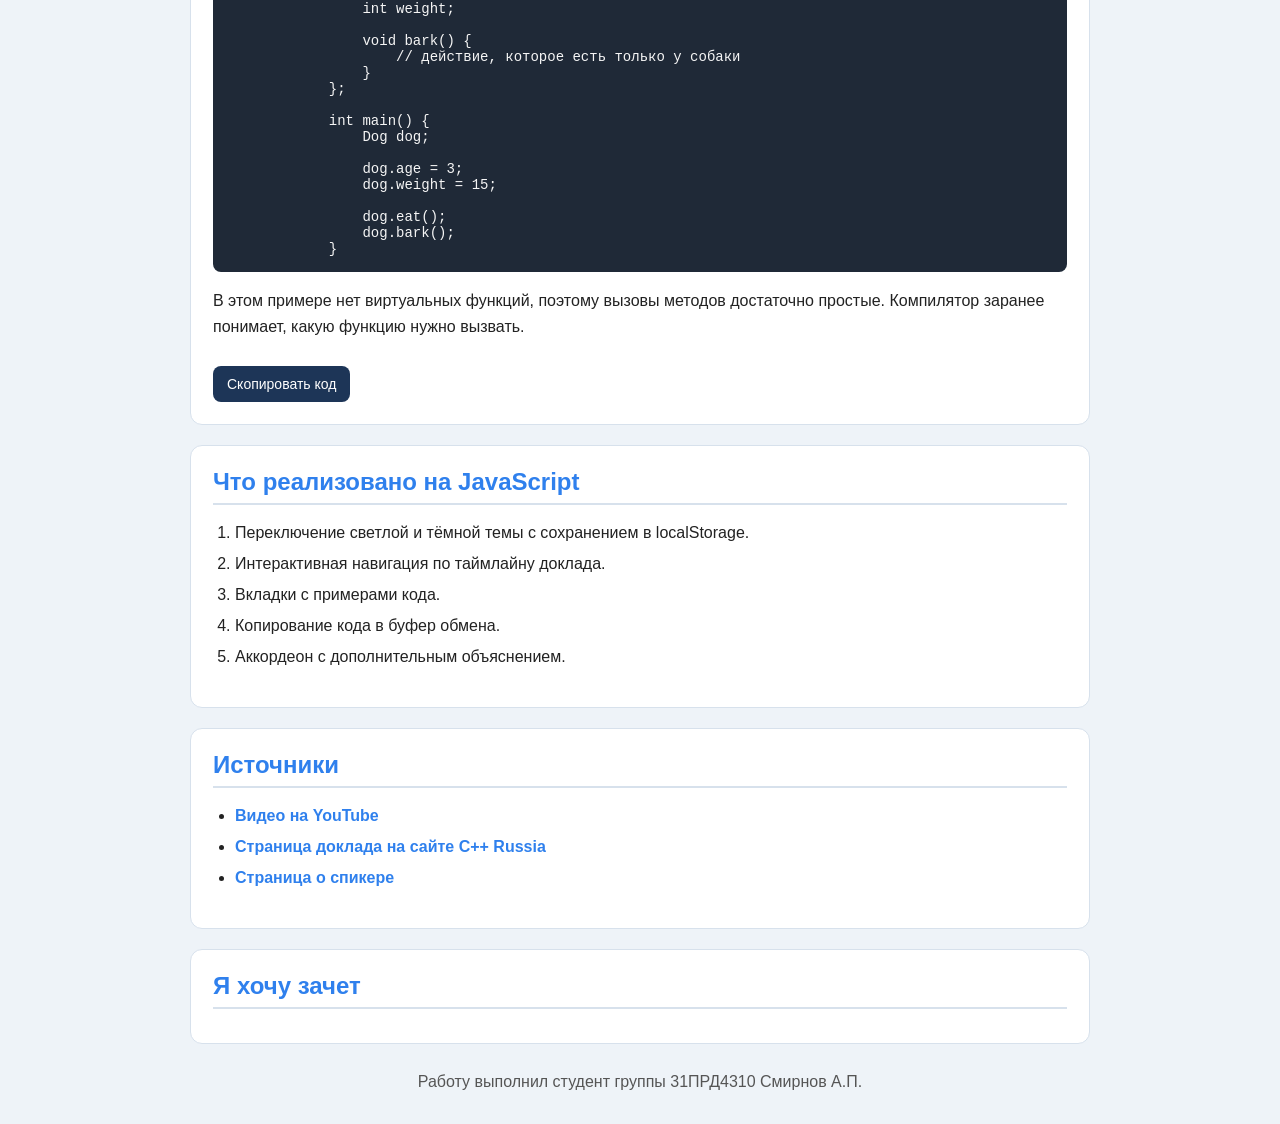
==== commit 7cb529b2: "Update cpp-final.html" ====
--- a/cpp-final.html
+++ b/cpp-final.html
@@ -402,6 +402,14 @@
                     </li>
                 </ul>
             </section>
+            
+            <div>
+            <section>
+                <h2>Я хочу зачет</h2>
+            </section>
+            </div>
+
+            
         </main>
 
         <footer class="cpp-footer">
@@ -409,12 +417,6 @@
         </footer>
     </div>
 
-    <div>
-        <section>
-            <h2>Я хочу зачет</h2>
-        </section>
-    </div>
-
 
     <script src="js/cpp-final.js"></script>
 </body>
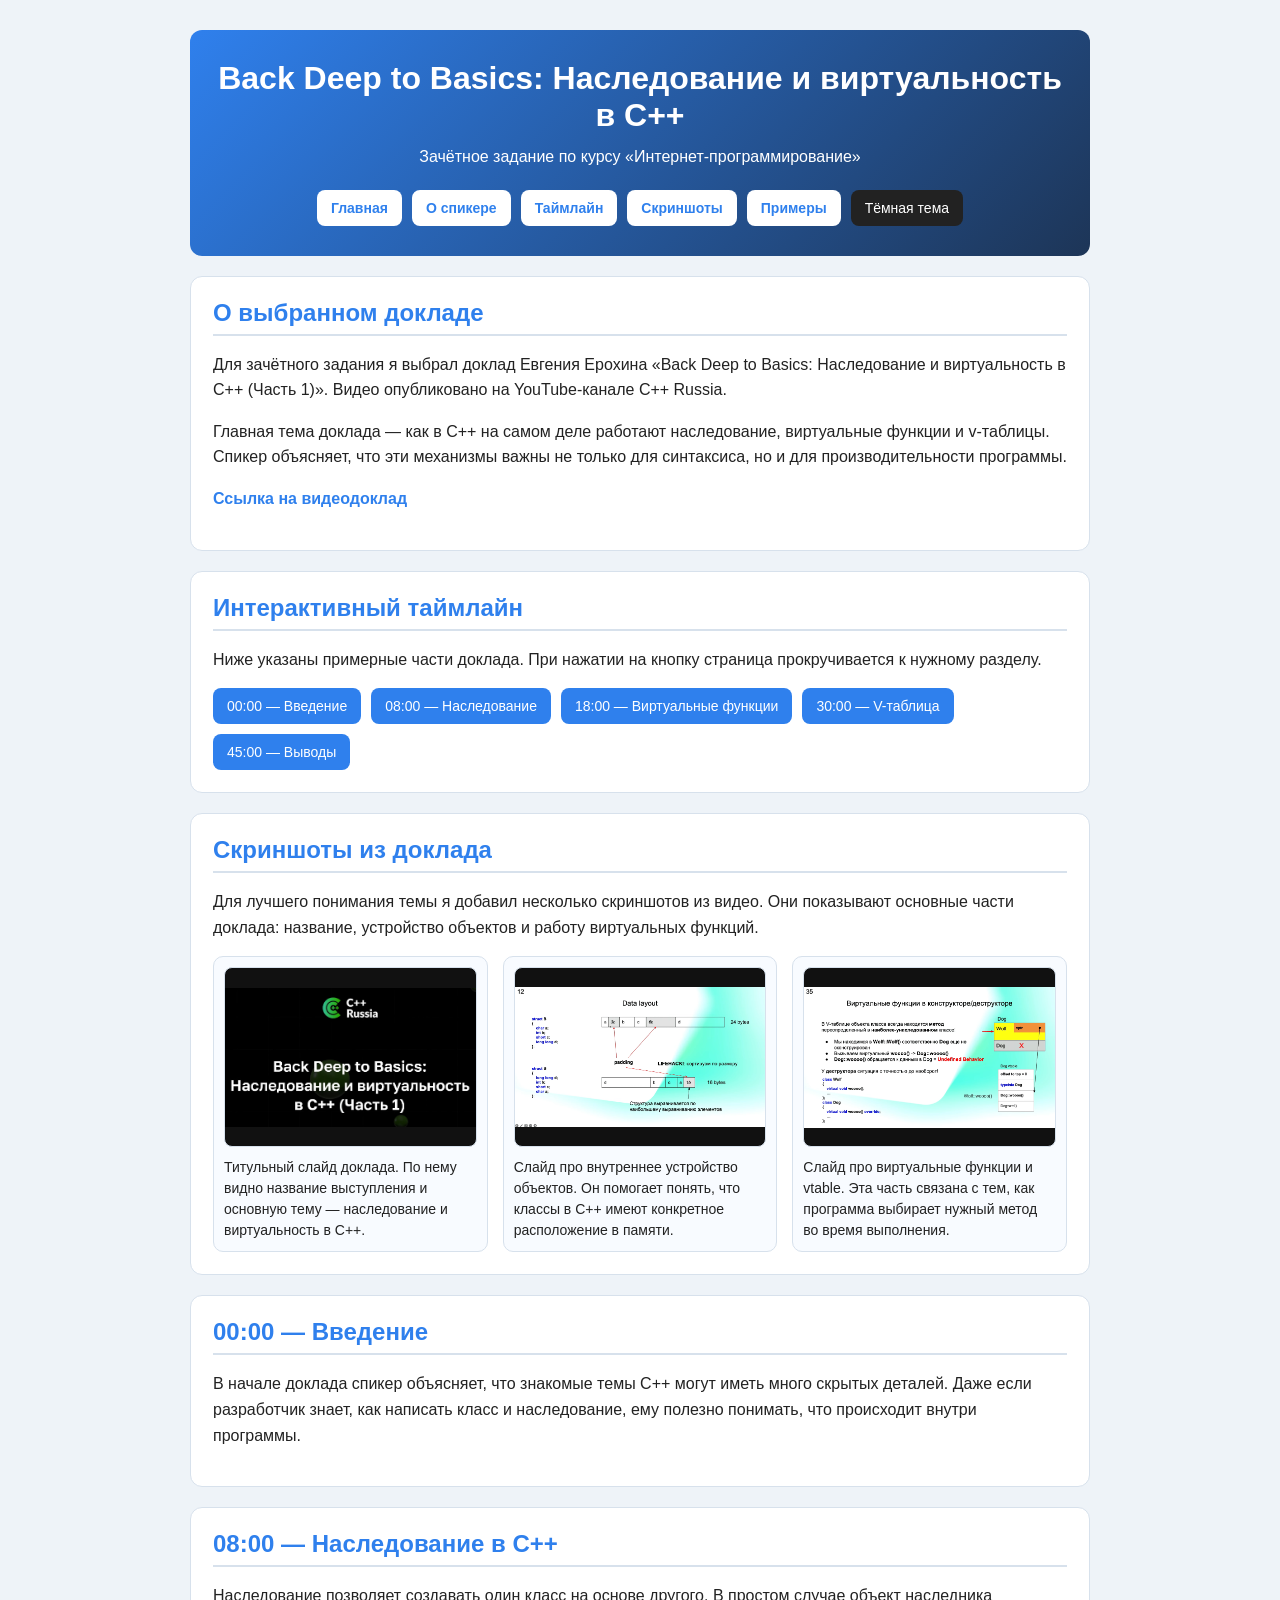
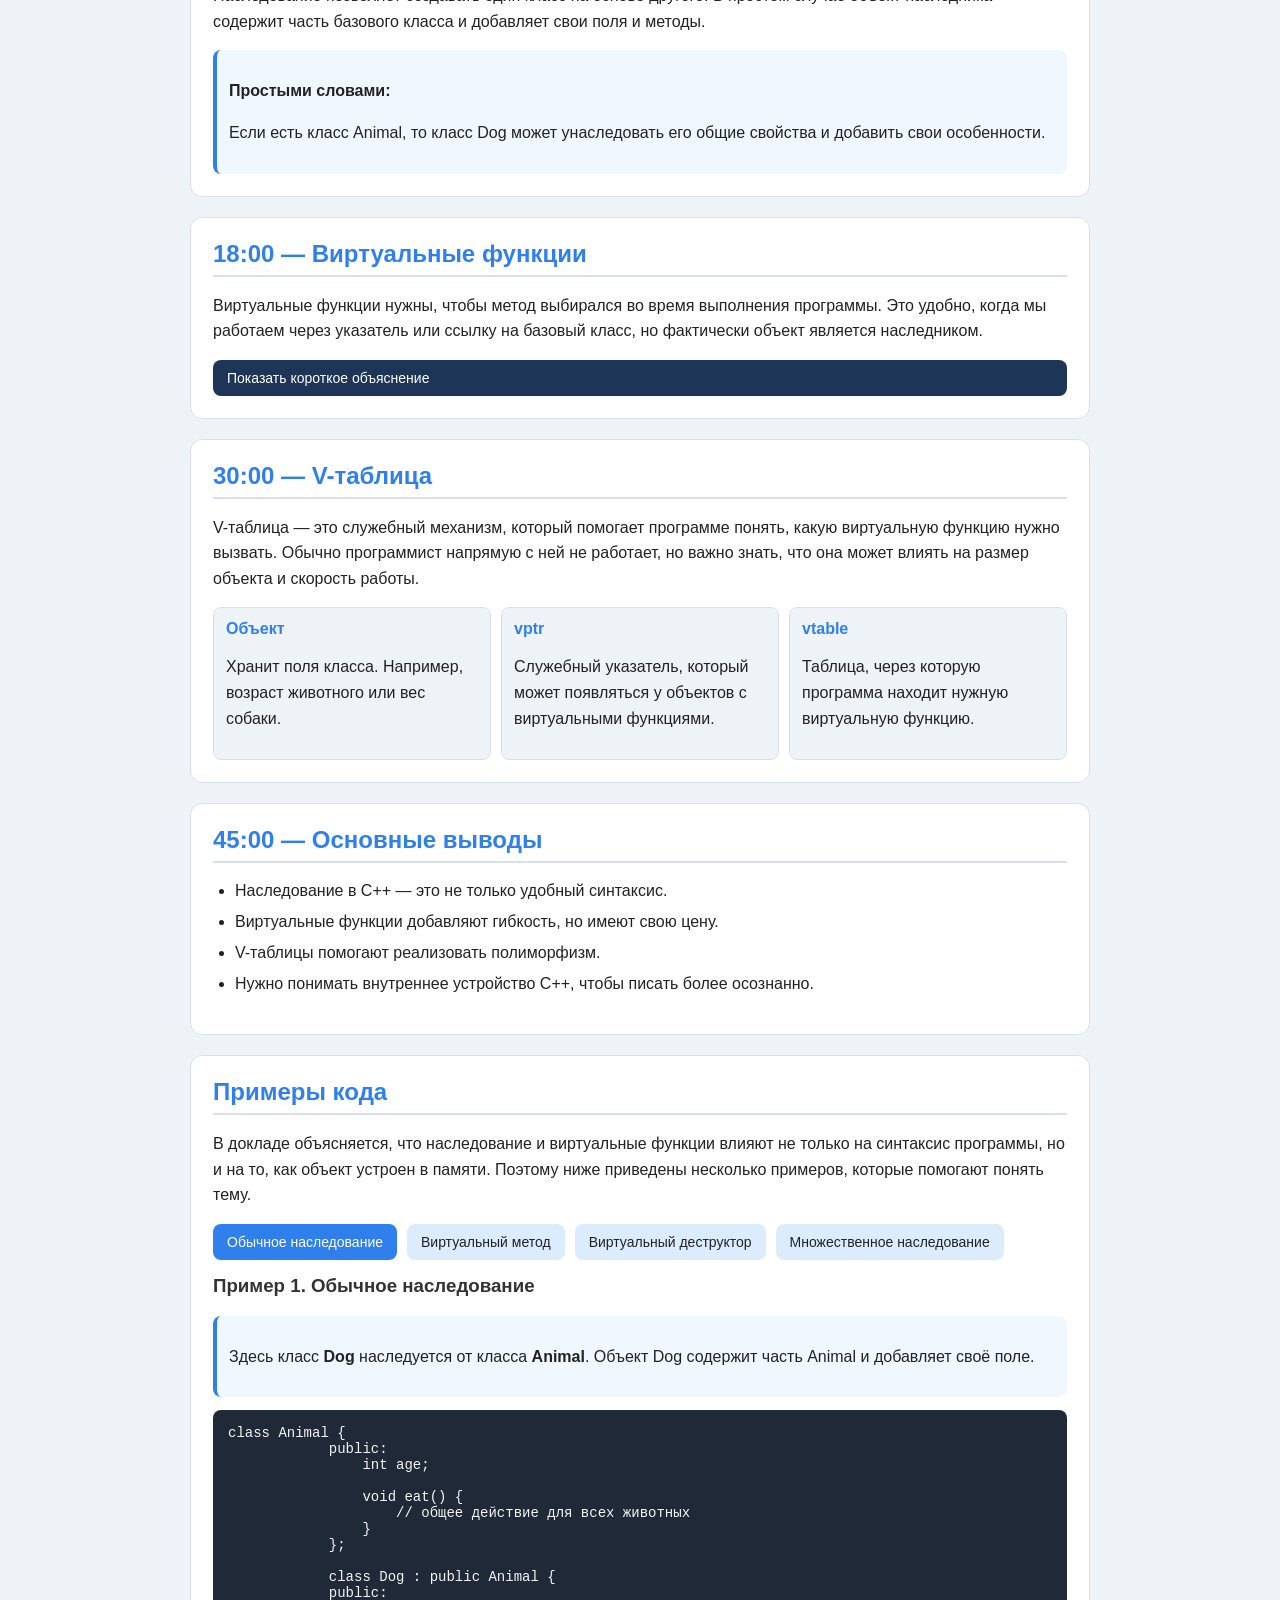
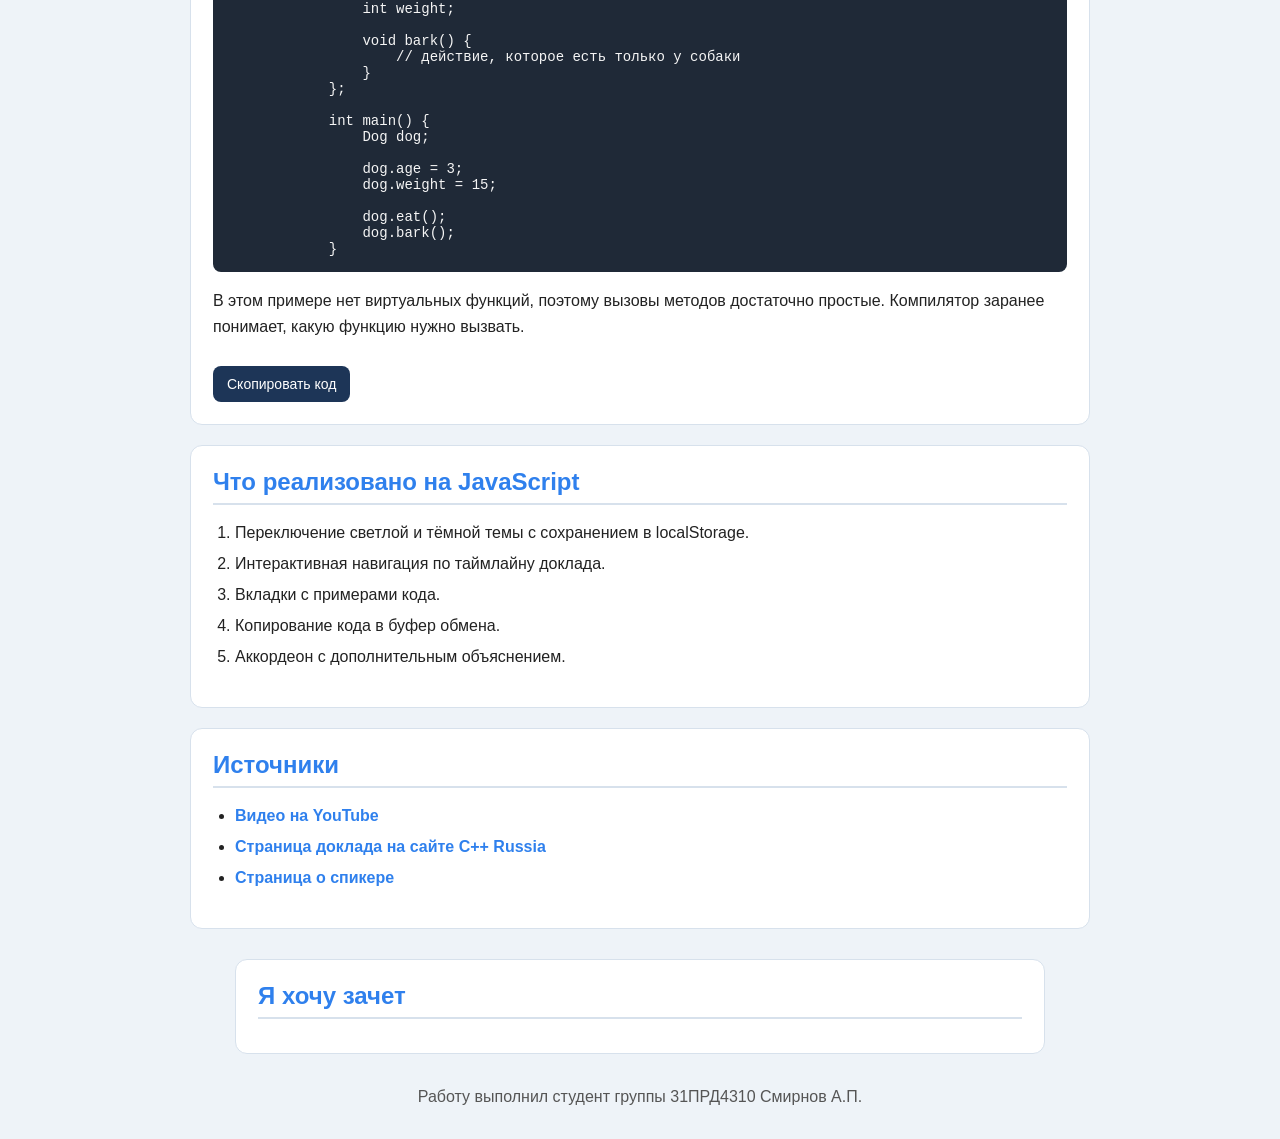
==== commit 82effa0e: "Update cpp-final.html" ====
--- a/cpp-final.html
+++ b/cpp-final.html
@@ -403,7 +403,7 @@
                 </ul>
             </section>
             
-            <div>
+            <div class="container">
             <section>
                 <h2>Я хочу зачет</h2>
             </section>
